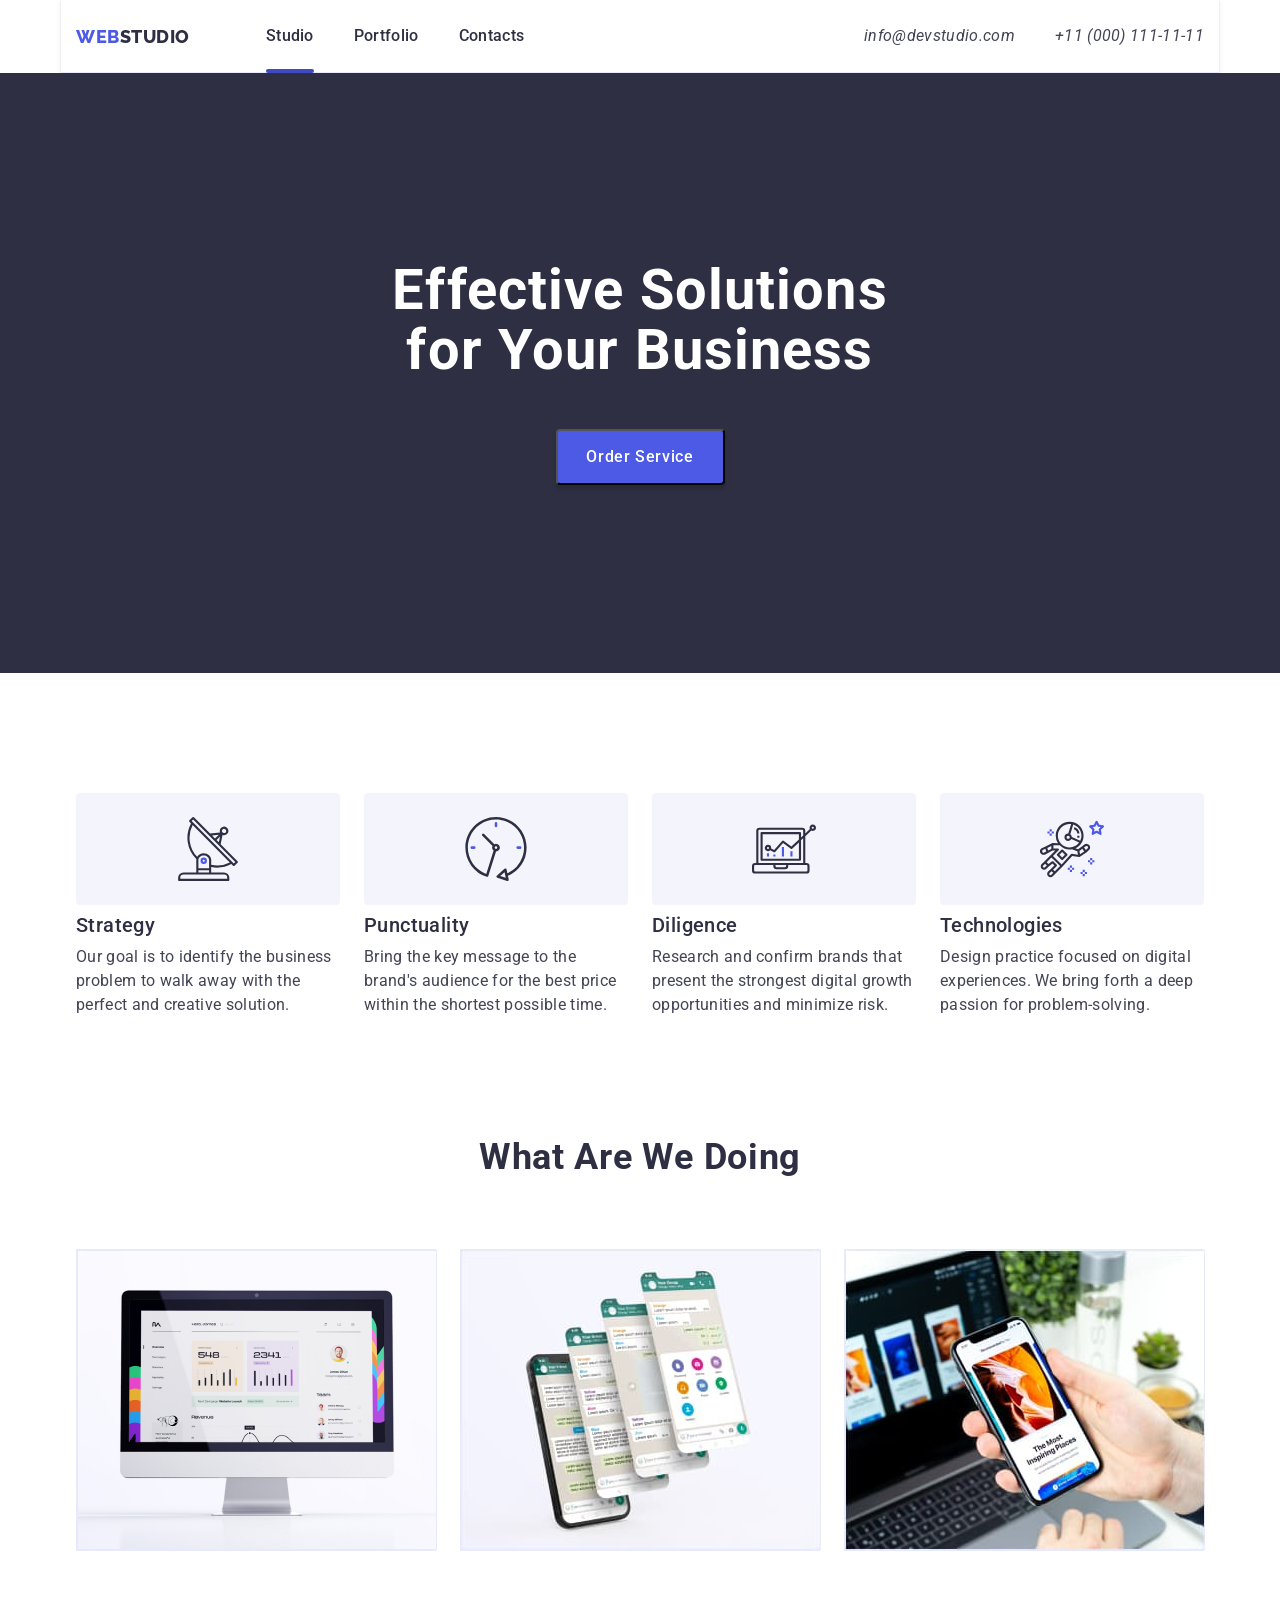
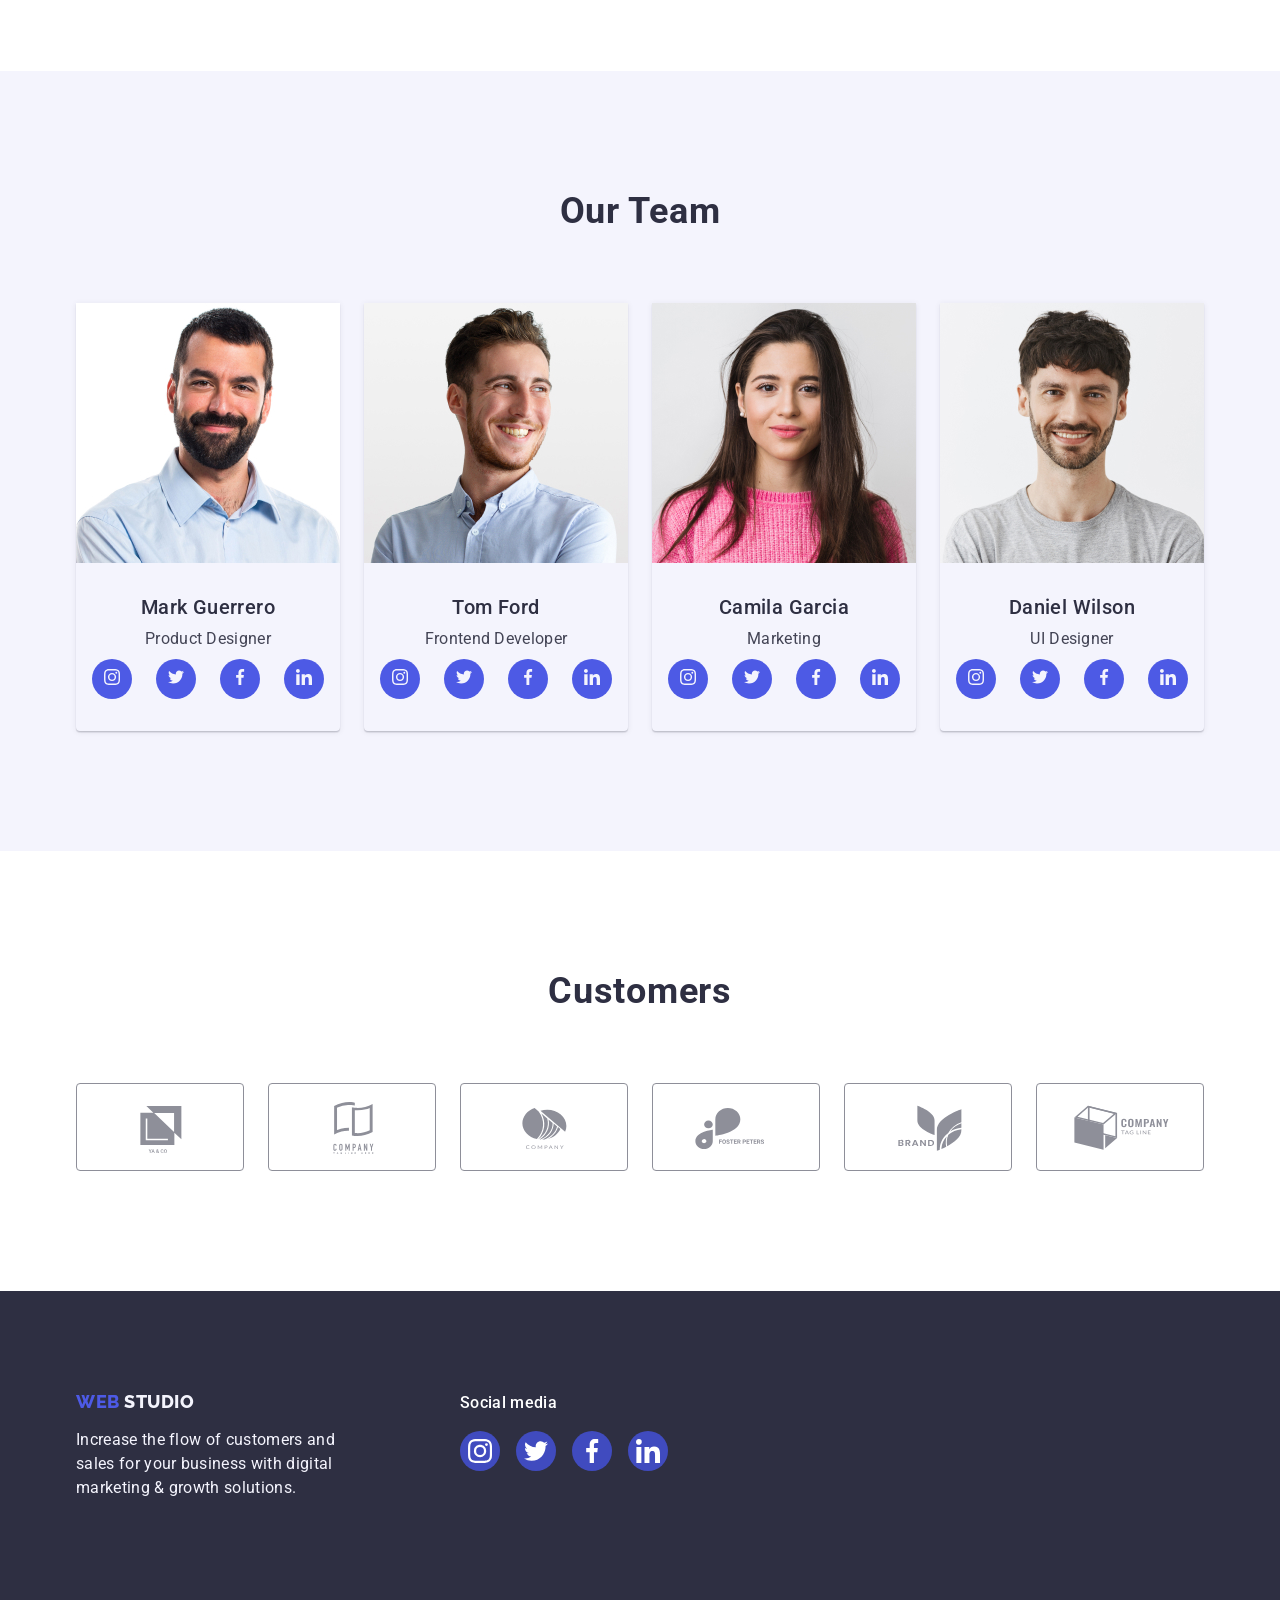
==== index.html @ 30fe1343 "made portfolio not modal window" ====
<!DOCTYPE html>
<html lang="en">

<head>
    <meta charset="UTF-8">
    <meta name="viewport" content="width=device-width, initial-scale=1.0">
    <title>goit-markup-hw-04</title>
    <link rel="preconnect" href="https://fonts.googleapis.com">
    <link rel="preconnect" href="https://fonts.gstatic.com" crossorigin>
    <link
        href="https://fonts.googleapis.com/css2?family=Montserrat:wght@400;700&family=Raleway:wght@800&family=Roboto:wght@400;500;700&display=swap"
        rel="stylesheet">
        <link rel="stylesheet" href="https://cdnjs.cloudflare.com/ajax/libs/modern-normalize/2.0.0/modern-normalize.min.css"
            integrity="sha512-4xo8blKMVCiXpTaLzQSLSw3KFOVPWhm/TRtuPVc4WG6kUgjH6J03IBuG7JZPkcWMxJ5huwaBpOpnwYElP/m6wg=="
            crossorigin="anonymous" referrerpolicy="no-referrer" />

    <link rel="stylesheet" href="./css/style.css">
</head>

<body>

    <header class="header">

       <div class="container header-container">

            <nav class="header-nav">

                <a class="header-logo" href="">Web<span class="header-logo-accent">Studio</span></a>
                
                <ul class="header-list">
        
                   <li class="header-item current">
    
                       <a class="header-link" href="">Studio</a>
                    
                   </li>
    
                   <li class="header-item">
    
                       <a class="header-link" href="./portfolio.html">Portfolio</a>
                    
                   </li>
    
                   <li class="header-item">
    
                       <a class="header-link" href="">Contacts</a>
                    
                   </li>
    
                   </ul>
            </nav>
    
            <address class="header-social">

                <ul class="social-list">

                    <li class="social-item">

                        <a class="social-link" href="mailto:info@devstudio.com">info@devstudio.com</a>

                    </li>

                    <li class="social-item">

                        <a class="social-link" href="tel:+110001111111">+11 (000) 111-11-11</a>

                    </li>
                </ul>
            </address> 
       </div>

    </header>

       <main>

            <section class="hero">

                <div class="container">

                    <div class="hero-title-box">
                        <h1 class="hero-title">Effective Solutions
                            for Your Business</h1>
                    </div>
    
                    <button class="hero-btn" type="data-modal-open">Order Service</button>
                    
                </div>
            </section>
    
            <section class="advantages">

                <div class="container">

                    <ul class="advantages-list">
    
                        <li class="advantages-item">
    
                            <div class="advantages-icon">
                                <svg class="advantages-svg" width="64" height="64">
                                    <use href="./images/icons.svg#icon-antenna" ></use>
                                </svg>
                            </div>
    
                            <h3 class="advantages-title">Strategy</h3>
    
                            <p class="advantages-text">Our goal is to identify the business
                                problem to walk away with the perfect and creative solution.</p>
                        </li>
    
                        <li class="advantages-item">
    
                            <div class="advantages-icon">
                                <svg class="advantages-svg" width="64" height="64">
                                    <use href="./images/icons.svg#icon-clock"></use>
                                </svg>
                            </div>
                            
                            <h3 class="advantages-title">Punctuality</h3>
    
                            <p class="advantages-text">Bring the key message to the brand's audience for the best price within the shortest possible time.</p>
                        </li>
    
                        <li class="advantages-item">
    
                            <div class="advantages-icon">
                                <svg class="advantages-svg" width="64" height="64">
                                    <use href="./images/icons.svg#icon-diagram"></use>
                                </svg>
                            </div>
                            
                            <h3 class="advantages-title">Diligence</h3>
    
                            <p class="advantages-text">Research and confirm brands that present the strongest digital growth opportunities and minimize risk.</p>
                        </li>
    
                        <li class="advantages-item">
    
                            <div class="advantages-icon">
                                <svg class="advantages-svg" width="64" height="64">
                                    <use href="./images/icons.svg#icon-astronaut"></use>
                                </svg>
                            </div>
                            
                            <h3 class="advantages-title">Technologies</h3>
                            <p class="advantages-text">Design practice focused on digital experiences. We bring forth a deep passion for problem-solving.</p>
                        </li>
                    </ul>
                </div>
              
            </section>
    
            <section class="function">

                <div class="container">

                    <h2 class="function-title">What are we doing</h2>
    
                    <ul class="function-list">
    
                        <li class="function-item"><img src="./images/computer.jpg" alt="computer" width="360" height="300"></li>
    
                        <li class="function-item"><img src="./images/smartphone.jpg" alt="smartphone" width="360" height="300"></li>
    
                        <li class="function-item"><img src="./images/laptop.jpg" alt="laptop" width="360" height="300"></li>
                    </ul>
                </div>
                
            </section>

            <section class="team">

                <div class="container">

                    <h2 class="team-title">Our Team</h2>
    
                    <ul class="team-list">
    
                        <li class="team-item">
                            <a class="team-link" href="">
                                <img class="team-img" src="./images/img_mark.jpg" alt="mark" width="264" height="260">
                            </a>
    
                                <div class="team-name-social-box">
    
                                    <h3 class="team-name">Mark Guerrero</h3>
    
                                    <p class="team-major">Product Designer</p>
                                   
                                    <ul class="team-social-list">
    
                                        <li class="team-social-item">
                                            <a class="team-social-link" href="">
    
                                                    <div class="team-social-icon-box">
                                                        <svg class="team-social-icon" width="16" height="16">
                                                            <use href="./images/icons.svg#icon-instagram"></use>
                                                        </svg>
                                                    </div>
                                            </a>
                                        </li>

                                        <li class="team-social-item">
    
                                            <a class="team-social-link" href="">
    
                                                <div class="team-social-icon-box">
                                                    <svg class="team-social-icon" width="16" height="16">
                                                            <use href="./images/icons.svg#icon-twitter"></use>
                                                     </svg>
                                                </div>
                                            </a>
                                        </li>

                                        <li class="team-social-item">
    
                                            <a class="team-social-link" href="">
    
                                                    <div class="team-social-icon-box">
                                                        <svg class="team-social-icon" width="16" height="16">
                                                            <use href="./images/icons.svg#icon-facebook"></use>
                                                        </svg>
                                                    </div>
                                            </a>
                                        </li>

                                        <li class="team-social-item">
    
                                            <a class="team-social-link" href="">

                                                    <div class="team-social-icon-box">
                                                        <svg class="team-social-icon" width="16" height="16">
                                                            <use href="./images/icons.svg#icon-linkedin"></use>
                                                        </svg>
                                                    </div>
                                            </a>
                                        </li>
                                    </ul>
                                </div> 
                        </li>
    
                        <li class="team-item">
                            <a class="team-link" href="">
                                <img src="./images/img_tom.jpg" alt="tom" width="264" height="260">
                            </a>
                                <div class="team-name-social-box">
    
                                    <h3 class="team-name">Tom Ford</h3>
    
                                    <p class="team-major">Frontend Developer</p>
    
                                    <ul class="team-social-list">
    
                                        <li class="team-social-item">
                                            
                                            <a class="team-social-link" href="">

                                               <div class="team-social-icon-box">
                                                    <svg class="team-social-icon" width="16" height="16">
                                                        <use href="./images/icons.svg#icon-instagram"></use>
                                                    </svg>
                                               </div>

                                            </a>
                                        </li>
                                        <li class="team-social-item">
                                            <a class="team-social-link" href="">
                                                <div class="team-social-icon-box">
                                                    <svg class="team-social-icon" width="16" height="16">
                                                        <use href="./images/icons.svg#icon-twitter"></use>
                                                    </svg>
                                               </div>
                                            </a>
                                        </li>
                                        <li class="team-social-item">
                                            <a class="team-social-link" href="">
                                                <div class="team-social-icon-box">
                                                    <svg class="team-social-icon" width="16" height="16">
                                                        <use href="./images/icons.svg#icon-facebook"></use>
                                                    </svg>
                                               </div>
                                            </a>
                                        </li>
                                        <li class="team-social-item">
                                            <a class="team-social-link" href="">
                                                <div class="team-social-icon-box">
                                                    <svg class="team-social-icon" width="16" height="16">
                                                        <use href="./images/icons.svg#icon-linkedin"></use>
                                                    </svg>
                                               </div>
                                            </a>
                                        </li>
                                    </ul>
                                </div>
                        </li>
    
                        <li class="team-item">
                            <a class="team-link" href="">
                                <img src="./images/img_camila.jpg" alt="camila" width="264" height="260">
                            </a>
                                <div class="team-name-social-box">
    
                                    <h3 class="team-name">Camila Garcia</h3>
    
                                    <p class="team-major">Marketing</p>
    
                                    <ul class="team-social-list">
    
                                        <li class="team-social-item">
                                            <a class="team-social-link" href="">

                                                <div class="team-social-icon-box">
                                                    <svg class="team-social-icon" width="16" height="16">
                                                        <use href="./images/icons.svg#icon-instagram"></use>
                                                    </svg>
                                               </div>
                                            </a>
                                        </li>
                                        <li class="team-social-item">
                                            <a class="team-social-link" href="">
                                                <div class="team-social-icon-box">
                                                    <svg class="team-social-icon" width="16" height="16">
                                                        <use href="./images/icons.svg#icon-twitter"></use>
                                                    </svg>
                                               </div>
                                            </a>
                                        </li>
                                        <li class="team-social-item">
                                            <a class="team-social-link" href="">
                                                <div class="team-social-icon-box">
                                                    <svg class="team-social-icon" width="16" height="16">
                                                        <use href="./images/icons.svg#icon-facebook"></use>
                                                    </svg>
                                               </div>
                                            </a>
                                        </li>
                                        <li class="team-social-item">
                                            <a class="team-social-link" href="">
                                                <div class="team-social-icon-box">
                                                    <svg class="team-social-icon" width="16" height="16">
                                                        <use href="./images/icons.svg#icon-linkedin"></use>
                                                    </svg>
                                               </div>
                                            </a>
                                        </li>
                                    </ul>
                                </div>
                        </li>
    
                        <li class="team-item">
                            <a class="team-link" href="">
                                <img src="./images/img_daniel.jpg" alt="daniel" width="264" height="260">
                            </a>
                                <div class="team-name-social-box">
    
                                    <h3 class="team-name">Daniel Wilson</h3>
    
                                    <p class="team-major">UI Designer</p>
    
                                    <ul class="team-social-list">
    
                                        <li class="team-social-item">
                                            <a class="team-social-link" href="">
                                                <div class="team-social-icon-box">
                                                    <svg class="team-social-icon" width="16" height="16">
                                                        <use href="./images/icons.svg#icon-instagram"></use>
                                                    </svg>
                                               </div>
                                            </a>
                                        </li>
                                        <li class="team-social-item">
                                            <a class="team-social-link" href="">
                                                <div class="team-social-icon-box">
                                                    <svg class="team-social-icon" width="16" height="16">
                                                        <use href="./images/icons.svg#icon-twitter"></use>
                                                    </svg>
                                               </div>
                                            </a>
                                        </li>
                                        <li class="team-social-item">
                                            <a class="team-social-link" href="">
                                                <div class="team-social-icon-box">
                                                    <svg class="team-social-icon" width="16" height="16">
                                                        <use href="./images/icons.svg#icon-facebook"></use>
                                                    </svg>
                                               </div>
                                            </a>
                                        </li>
                                        <li class="team-social-item">
                                            <a class="team-social-link" href="">
                                                <div class="team-social-icon-box">
                                                    <svg class="team-social-icon" width="16" height="16">
                                                        <use href="./images/icons.svg#icon-linkedin"></use>
                                                    </svg>
                                               </div>
                                            </a>
                                        </li>
                                    </ul>
                                </div>
                            
                        </li>
    
                    </ul>
                </div>

            </section>

            <section class="customers">

                <div class="container">
                    <h2 class="customers-title">Customers</h2>
    
                        <ul class="customers-list">
    
                            <li class="customers-item">
    
                                <a class="customers-link" href="">
                                    
                                    <svg class="customers-icon" width="104" height="56">
                                        <use href="./images/icons.svg#icon-customers"></use>
                                    </svg>
                                </a>
                            </li>
    
                            <li class="customers-item">

                                <a class="customers-link" href="">

                                    <svg class="customers-icon" width="104" height="56">
                                        <use href="./images/icons.svg#icon-customers-1"></use>
                                    </svg>
                                </a>
                            </li>
    
                            <li class="customers-item">

                                <a class="customers-link" href="">

                                    <svg class="customers-icon" width="104" height="56">
                                        <use href="./images/icons.svg#icon-customers-2"></use>
                                    </svg>
                                </a>
                            </li>
    
                            <li class="customers-item">

                                <a class="customers-link" href="">

                                    <svg class="customers-icon" width="104" height="56">
                                         <use href="./images/icons.svg#icon-customers-3"></use>
                                    </svg>
                                </a>
                            </li>
    
                            <li class="customers-item">
                                <a class="customers-link" href="">
                                    <svg class="customers-icon" width="104" height="56">
                                        <use href="./images/icons.svg#icon-customers-4"></use>
                                    </svg>
                                </a>
                            </li>
    
                            <li class="customers-item">
                                <a class="customers-link" href="">
                                    <svg class="customers-icon" width="104" height="56">
                                        <use href="./images/icons.svg#icon-customers-5"></use>
                                    </svg>
                                </a>
                            </li>
                        </ul>
                </div>
                
            </section>
       </main>

    <footer class="footer">

        <div class="container footer-container">

            <div class="footer-logo-box">
                
                <a class="footer-logo" href="">Web
                    <span class="footer-logo-accent">Studio</span></a>
        
                <p class="footer-text">Increase the flow of customers and sales for your business with digital marketing & growth solutions.</p>
            </div>
    
            <div class="footer-social-box">
                <h2 class="footer-title">Social media</h2>
        
                <ul class="footer-list">
        
                    <li class="footer-item">
                        <a class="footer-link" href="">
                            <svg class="footer-icon" width="24" height="24">
                                <use href="./images/icons.svg#icon-instagram"></use>
                            </svg>
                        </a>
                    </li>
                    <li class="footer-item">
                        <a class="footer-link" href="">
                            <svg class="footer-icon" width="24" height="24">
                                <use href="./images/icons.svg#icon-twitter"></use>
                            </svg>
                        </a>
                    </li>
                    <li class="footer-item">
                        <a class="footer-link" href="">
                            <svg class="footer-icon" width="24" height="24">
                                <use href="./images/icons.svg#icon-facebook"></use>
                            </svg>
                        </a>
                    </li>
                    <li class="footer-item">
                        <a class="footer-link" href="">
                            <svg class="footer-icon" width="24" height="24">
                                <use href="./images/icons.svg#icon-linkedin"></use>
                            </svg>
                        </a>
                    </li>
                </ul>
            </div>
        </div>
    </footer>
</body>

</html>
---- css/style.css ----
:root{
---hover-icon_color: #404bbf

}

body{
    font-family: Roboto, sans-serif;
    color: #434455;
    background-color: #ffffff;
}

.container{
max-width: 1158px;
padding-left: 15px;
padding-right: 15px;
margin: 0 auto;
}

a {
    text-decoration: none;
}

p,h1,h2,h3,h4,h5,h6{
    margin-top: 0;
    margin-bottom: 0;
}

ul,ol{
    list-style-type: none;
    margin-top: 0;
    margin-bottom: 0;
    padding-left: 0;
}
img{
    display: block;
}


/**------HEADER------------*/

.header-container {
    display: flex;
    align-items: center;
    border-bottom: 1px solid #e7e9fc;
    box-shadow: 0 1px 6px 0 rgba(46, 47, 66, 0.08), 0 1px 1px 0 rgba(46, 47, 66, 0.16), 0 2px 1px 0 rgba(46, 47, 66, 0.08);
}

.header-nav {
    display: flex;
    align-items: center;
}

.header-list {
    display: flex;
    gap: 40px;
}

.header-logo {
    font-family: "Raleway", sans-serif;
    font-weight: 800;
    font-size: 18px;
    line-height: 1.16667;
    letter-spacing: 0.03em;
    text-transform: uppercase;
    color: #4d5ae5; 
    margin-right: 76px;
}

.header-logo-accent {
    color: #2e2f42  ;      
}

.header-item {
    padding: 24px 0 24px 0;
    position: relative;
}

.header-item.current::after {
    content: "";
    border-radius: 2px;
    width: 48px;
    height: 4px;
    background-color: var(---hover-icon_color); 
    position: absolute;
    left: 0;
    bottom: -1px;
}

.header-link {
    font-weight: 500;
    font-size: 16px;
    line-height: 1.5;
    letter-spacing: 0.02em;
    color: #2e2f42; 
    transition-property: color;  
    transition-duration: 250ms; 
    transition-timing-function: cubic-bezier(0.4, 0, 0.2, 1);
}

.header-link:is(:hover, :focus), 
.social-link:is(:hover, :focus) {
    color: var(---hover-icon_color);
}

.header-social {
    margin-left: auto;
}

.social-list {
    display: flex;
    gap: 40px;
}

.social-link {
    font-weight: 400;
    font-size: 16px;
    line-height: 1.5;
    letter-spacing: 0.02em;
    color: #434455;
    transition-property: color;  
    transition-duration: 250ms; 
    transition-timing-function: cubic-bezier(0.4, 0, 0.2, 1);
}

/**------HERO------------*/

.hero {
    max-width: 1440px;
    margin: 0 auto;
    padding: 188px 0 188px 0;
    background-color: #2e2f42;
    background-image: linear-gradient(rgba(46, 47, 66, 0.7), rgba(46, 47, 66, 0.7)), url(../images/people-office.jpg);
    background-repeat: no-repeat;
    background-position: center;
    background-size: cover;
}

.hero-title-box {
    margin-bottom: 48px;
    
}

.hero-title {
    max-width: 496px;
    font-weight: 700;
    font-size: 56px;
    line-height: 1.07;
    letter-spacing: 0.02em;
    text-align: center;
    color: #fff; 
    margin: 0 auto;
    
}

.hero-btn {
    display: block;
    font-weight: 500;
    font-size: 16px;
    line-height: 1.5;
    letter-spacing: 0.04em;
    color: #fff;  
    border-radius: 4px;
    width: 169px;
    height: 56px; 
    box-shadow: 0 4px 4px 0 rgba(0, 0, 0, 0.15);
    background-color: #4d5ae5; 
    cursor: pointer; 
    margin: 0 auto; 
    transition-property:  background-color; 
    transition-duration: 250ms; 
    transition-timing-function:     cubic-bezier(0.4, 0, 0.2, 1); 
}

.hero-btn:is(:hover, :focus) {
    background-color: var(---hover-icon_color);
}

/**------ADVANTAGES------------*/

.advantages {
    padding: 120px 0 120px 0;
}

.advantages-list {
    display: flex;
    align-items: center;
    justify-content: center;
    gap: 24px;
}

.advantages-icon {
    display: flex;
    align-items: center;
    justify-content: center;
    border-radius: 4px;
    width: 264px;
    height: 112px;
    background-color: #f4f4fd;
    margin-bottom: 8px;    
}

.advantages-title {
    font-weight: 500;
    font-size: 20px;
    line-height: 1.2;
    letter-spacing: 0.02em;
    color: #2e2f42; 
    margin-bottom: 8px;   
}

.advantages-text {
    max-width: 264px;
    font-size: 16px;
    line-height: 1.5;
    letter-spacing: 0.02em;
    color: #434455;    
}

/**------FUNCTION------------*/

.function {
    padding-bottom: 120px;
}

.function-title {
    font-weight: 700;
    font-size: 36px;
    line-height: 1.11111;
    letter-spacing: 0.02em;
    text-transform: capitalize;
    text-align: center;
    color: #2e2f42;  
    margin-bottom: 72px;  
}

.function-list {
    display: flex;
    gap: 24px;
}

.function-item {
    width: calc( (100% - 48px) /3 );
    border: 1px solid #e7e9fc;
}

/**------TEAM------------*/

.team {
    background-color:  #f4f4fd;
    padding: 120px 0 120px 0;
}

.team-list {
    display: flex;
    gap: 24px;
}

.team-item {
    width: calc( (100% - 72px) / 4 );
    border-radius: 0 0 4px 4px;
    box-shadow: 0 2px 1px 0 rgba(46, 47, 66, 0.08), 0 1px 1px 0 rgba(46, 47, 66, 0.16), 0 1px 6px 0 rgba(46, 47, 66, 0.08);        
}

.team-name-social-box {
    padding: 32px 0;
}

.team-title {
    font-weight: 700;
    font-size: 36px;
    line-height: 1.11111;
    letter-spacing: 0.02em;
    text-transform: capitalize;
    text-align: center;
    color: #2e2f42;  
    margin-bottom: 72px;  
}

.team-name {
    font-weight: 500;
    font-size: 20px;
    line-height: 1.2;
    letter-spacing: 0.02em;
    text-align: center;
    color: #2e2f42; 
    margin-bottom: 8px;   
}

.team-major {
    font-size: 16px;
    line-height: 1.5;
    letter-spacing: 0.02em;
    text-align: center;
    color: #434455;
    margin-bottom: 8px;
}

.team-social-list {
    display: flex;
    gap: 24px;
    justify-content: center;
}

.team-social-item {
    width: 40px;
    height: 40px;
}

.team-social-link {
    width: 100%;
    height: 100%;
    background-color: #4d5ae5;
    display: flex;
    justify-content: center;align-items: center;
    border: none;
    border-radius: 50%;    
    transition-property: background-color;
    transition-duration: 250ms;
    transition-timing-function: cubic-bezier(0.4, 0, 0.2, 1);
    color: #f4f4fd;
}

.team-social-icon {
    fill: currentColor;    
}

.team-social-link:is(:hover, :focus) {
     background-color: #31D0AA;
}


/**----CUSTOMERS----*/

.customers {
    padding: 120px 0 120px 0;
}

.customers-title {
    font-weight: 700;
    font-size: 36px;
    line-height: 1.11111;
    letter-spacing: 0.02em;
    text-transform: capitalize;
    text-align: center;
    color: #2e2f42;   
    margin-bottom: 72px; 
}

.customers-list {
    display: flex;
    align-items: center;
    gap: 24px;
}

.customers-item {
    width: calc( (100% - 24*5px) / 6 );
    height: 88px;
}

.customers-link {
    width: 100%;
    height: 100%;
    border: 1px solid #8e8f99;
    border-radius: 4px;
    display: flex;
    justify-content: center;
    align-items: center;
    color: #8E8F99;
    transition-property: color, border-color;
    transition-duration: 250ms;
    transition-timing-function: cubic-bezier(0.4, 0, 0.2, 1);
}

.customers-icon {
    fill: currentColor;
}

.customers-link:is(:hover, :focus) {
    border-color: var(---hover-icon_color);
    color: var(---hover-icon_color);
}

/**----FOOTER-INDEX----*/

.footer {
    background-color:  #2e2f42;
    padding: 100px 0 100px 0;
}

.footer-container {
    display: flex;
    align-items: baseline;
}

.footer-logo-box {
    margin-right: 120px;
}

.footer-logo {
    display: inline-block;
    font-family: "Raleway", sans-serif;
    font-weight: 800;
    font-size: 18px;
    line-height: 1.16667;
    letter-spacing: 0.03em;
    text-transform: uppercase;
    color: #4d5ae5;
    margin-bottom: 16px;
}

.footer-logo-accent {
    color: #f4f4fd;
}

.footer-text {
    max-width: 264px;
    font-size: 16px;
    line-height: 1.5;
    letter-spacing: 0.02em;
    color: #f4f4fd;
}

.footer-title {
    font-weight: 500;
    font-size: 16px;
    line-height: 1.5;
    letter-spacing: 0.02em;
    color: #fff;  
    margin-bottom: 16px;  
}

.footer-list {
    display: flex;
    gap: 16px;
}

.footer-item {
    height: 40px;
    width: 40px;
}

.footer-link {
    width: 100%;
    height: 100%;
    background-color: var(---hover-icon_color);
    display: flex;
    align-items: center;
    justify-content: center;
    border-radius: 50%;
    color: white;
    transition-property: background-color;
    transition-duration: 250ms;
    transition-timing-function: cubic-bezier(0.4, 0, 0.2, 1);

}

.footer-icon {
    fill: currentColor;
}

.footer-link:is(:hover, :focus) {
    background-color: #31d0aa;
}



/*-----PORTFOLIO-HEAD-----*/

.head-container {
    display: flex;
    align-items: center;
    border-bottom: 1px solid #e7e9fc;
    box-shadow: 0 1px 6px 0 rgba(46, 47, 66, 0.08), 0 1px 1px 0 rgba(46, 47, 66, 0.16), 0 2px 1px 0 rgba(46, 47, 66, 0.08);
background: #fff;
}

.head-nav {
    display: flex;
    align-items: center;
}

.head-logo {
    font-family: "Raleway", sans-serif;
    font-weight: 800;
    font-size: 18px;
    line-height: 1.16667;
    letter-spacing: 0.03em;
    text-transform: uppercase;
    color: #4d5ae5;  
    margin-right: 76px;  
}

.head-logo-accent {
    color: #2e2f42;    
}

.head-nav {
    display: flex;
    align-items: center;
}

.head-list {
    display: flex;
    gap: 40px;
}

.head-item {
    padding: 24px 0 24px;
    position: relative;
}

.current::after {
    content: "";
    position: absolute;
    width: 100%;
    border-radius: 2px;
    width: 66px;
    height: 4px;
    background-color: var(---hover-icon_color);
    left: 0;
    bottom: -1px;
}

.head-link {
    font-weight: 500;
    font-size: 16px;
    line-height: 1.5;
    letter-spacing: 0.02em;
    color: #2e2f42;
    transition-property: color;
    transition-duration: 250ms;
    transition-timing-function: cubic-bezier(0.4, 0, 0.2, 1);    
}

.head-link:is(:hover, :focus) {
    color: var(---hover-icon_color);
}

.head-social {
    margin-left: auto;
}

.head-social-list {
    display: flex;
    gap: 40px;
}

.head-social-link {
    font-weight: 400;
    font-size: 16px;
    line-height: 1.5;
    letter-spacing: 0.02em;
    color: #434455;
    transition-property: color;
    transition-duration: 250ms;
    transition-timing-function: cubic-bezier(0.4, 0, 0.2, 1);
}

.head-social-link:is(:hover, :focus) {
    color: var(---hover-icon_color);    
}

/**-----PORTFOLIO-SECTION------*/

.portfolio {
    padding: 96px 0 120px;
}


.visually-hidden {
    position: absolute;
    width: 1px;
    height: 1px;
    margin: -1px;
    border: 0;
    padding: 0;
    white-space: nowrap;
    clip-path: inset(100%);
    clip: rect(0 0 0 0);
    overflow: hidden;
}

.portfolio-btn-list {
    display: flex;
    justify-content: center;
    gap: 24px;
}

.portfolio-btn {
    display: block;
    font-weight: 500;
    font-size: 16px;
    line-height: 1.5;
    letter-spacing: 0.04em;
    text-align: center;
    color: #4d5ae5; 
    border: 1px solid #e7e9fc;
    border-radius: 4px;
    padding: 12px 24px; 
    margin-bottom: 72px;  
    cursor: pointer; 
    transition-property: color, box-shadow;
    transition-duration: 250ms;
    transition-timing-function: cubic-bezier(0.4, 0, 0.2, 1);   
}

.portfolio-btn:is(:hover, :focus) {
    color: var(---hover-icon_color);
    box-shadow: 0px 3px 1px rgba(0, 0, 0, 0.1), 0px 2px 1px rgba(0, 0, 0, 0.08), 0px 2px 2px rgba(0, 0, 0, 0.12);

}

.portfolio-app-list {
    display: flex;
    flex-wrap: wrap;
    column-gap: 24px;
    row-gap: 48px;
}

.portfolio-app-item {
    width: calc( (100% - 48px) /3 );
}

.portfolio-app-link {
    display: block;
    transition: box-shadow 250ms cubic-bezier(0.4, 0, 0.2, 1); 
}

.portfolio-app-link:hover {
    box-shadow: 0 2px 1px 0 rgba(46, 47, 66, 0.08), 0 1px 1px 0 rgba(46, 47, 66, 0.16), 0 1px 6px 0 rgba(46, 47, 66, 0.08);    
}

.portfolio-app-cover {
    display: block;
    position: relative; 
    overflow: hidden; 
    
}

.portfolio-app-cover-text {
    font-size: 16px;
    line-height: 1.5;
    letter-spacing: 0.02em;
    color: #f4f4fd;
    background-color:  #4d5ae5;
    position: absolute;
    height: 100%;
    width: 100%;
    top: 0;
    padding: 40px 32px;
    transform: translateY(100%);
    transition: transform 250ms cubic-bezier(0.4, 0, 0.2, 1);
}

.portfolio-app-cover:hover .portfolio-app-cover-text {
    transform: translateY(0);
}

.portfolio-app-name {
    padding: 32px 16px;
}

.portfolio-app-name-title {
    font-weight: 500;
    font-size: 20px;
    line-height: 1.2;
    letter-spacing: 0.02em;
    color: #2e2f42;
    margin-bottom: 8px;
}

.portfolio-app-name-text {
    font-size: 16px;
    line-height: 1.5;
    letter-spacing: 0.02em;
    color: #434455;
}

/**------PORTFOLIO-FOOTER-----*/

.portfolio-footer {
    background-color: #2e2f42;
    padding: 100px 0 100px;
}

.portfolio-footer-containar {
    display: flex;
    align-items: baseline;
}

.portfolio-footer-logo-box {
    margin-right: 120px;
}

.portfolio-footer-logo {
    display: block;
    font-family: "Raleway", sans-serif;
    font-weight: 800;
    font-size: 18px;
    line-height: 1.16667;
    letter-spacing: 0.03em;
    text-transform: uppercase;
    color: #4d5ae5; 
    margin-bottom: 16px;  
    color: #f4f4fd; 
}

.footer-logo-accent {
    fill: currentColor;
}

.portfolio-footer-text {
    max-width: 264px;
    font-size: 16px;
    line-height: 1.5;
    letter-spacing: 0.02em;
    color: #f4f4fd;
}

.portfolio-footer-title {
    font-weight: 500;
    font-size: 16px;
    line-height: 1.5;
    letter-spacing: 0.02em;
    color: #fff;
    margin-bottom: 16px;
}

.portfolio-footer-list {
    display: flex;
    gap: 16px;
}

.portfolio-footer-link {
    width: 40px;
    height: 40px;
    background-color: var(---hover-icon_color);
    border-radius: 50%;
    display: flex;
    justify-content: center;
    align-items: center;
    transition-property: backgroud-color;
    transition-duration: 250ms;
    transition-timing-function: cubic-bezier(0.4, 0, 0.2, 1);
}

.portfolio-footer-icon {
    fill: #ffffff;
}

.portfolio-footer-link:is(:hover, :focus) {
    background-color: #31D0AA;
}
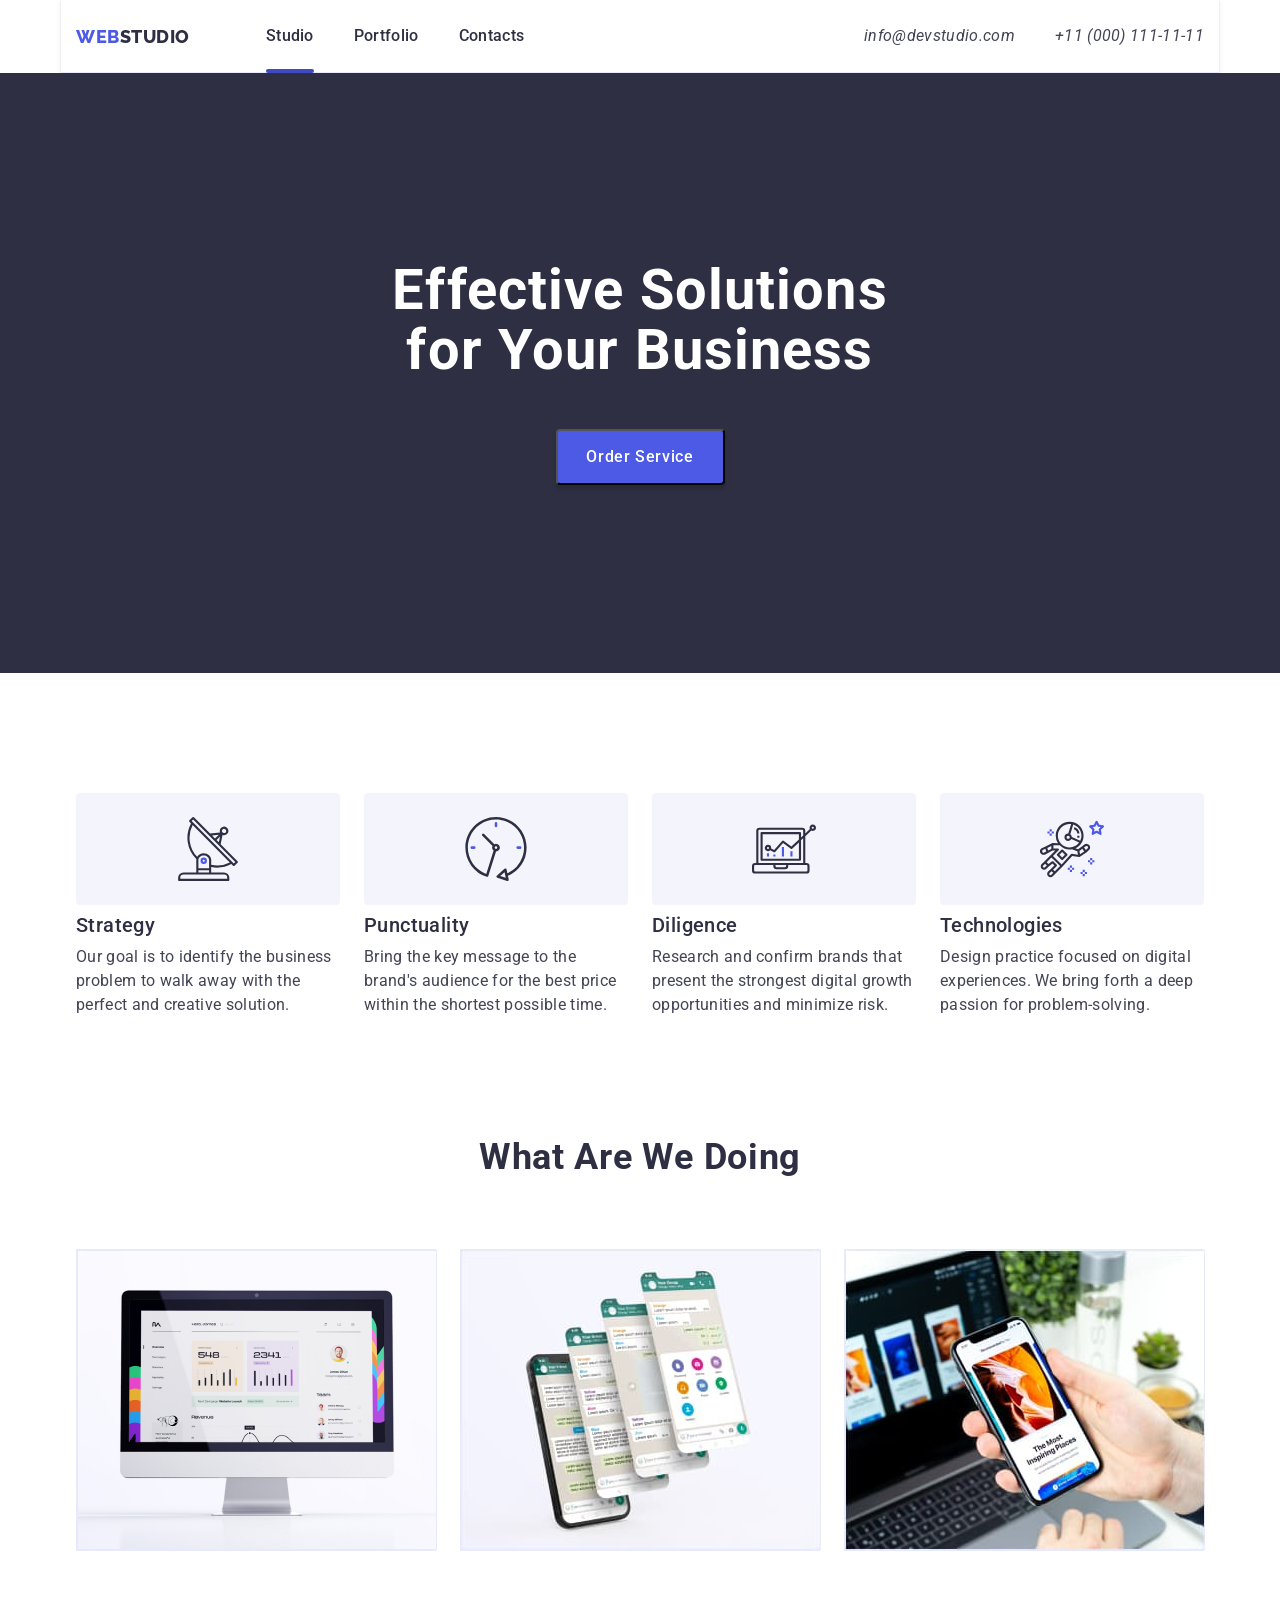
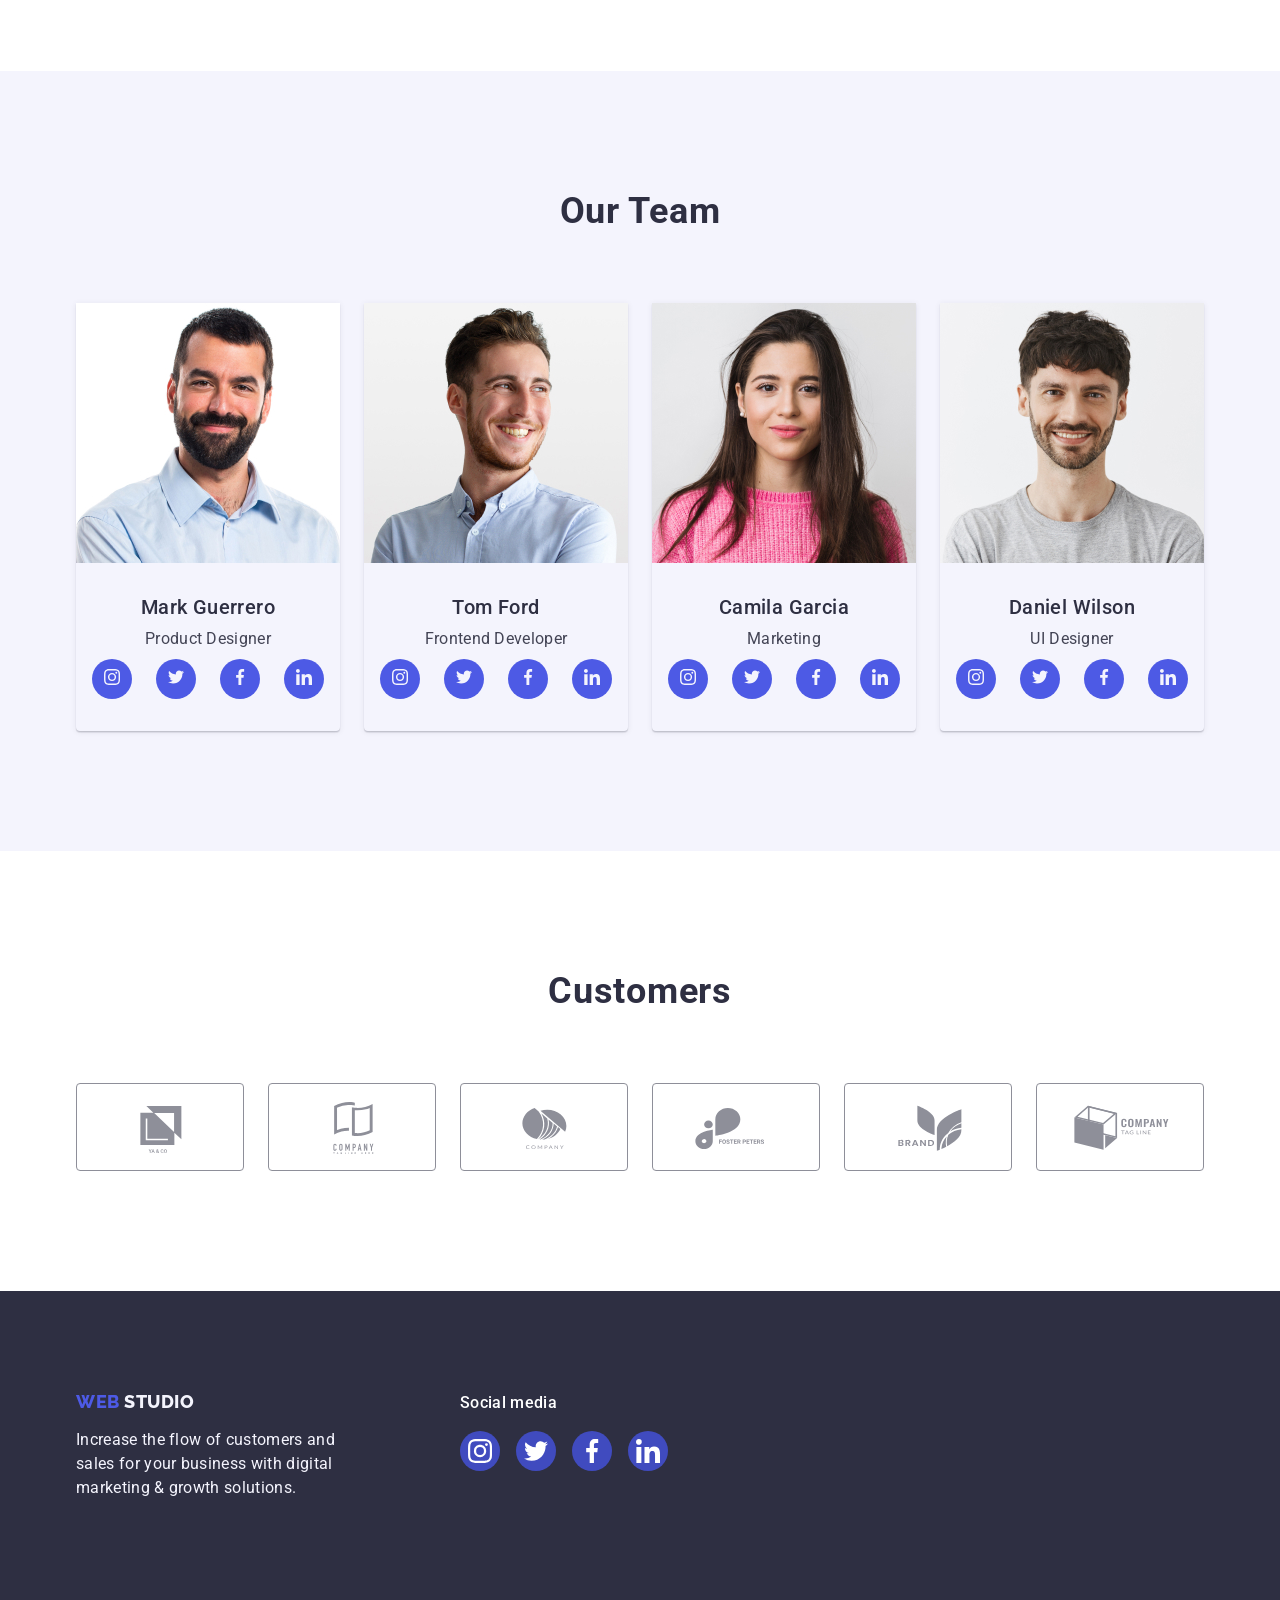
==== commit c53f2125: "made modal" ====
--- a/index.html
+++ b/index.html
@@ -82,7 +82,7 @@
                             for Your Business</h1>
                     </div>
     
-                    <button class="hero-btn" type="data-modal-open">Order Service</button>
+                    <button class="hero-btn" data-modal-open>Order Service</button>
                     
                 </div>
             </section>
@@ -521,6 +521,21 @@
             </div>
         </div>
     </footer>
+
+    <div class="backdrop is-hidden" data-modal>
+
+        <div class="modal">
+
+            <button class="modal-btn-close" type="button" data-modal-close>
+
+                <svg class="modal-icon" width="8" height="8">
+                    <use href="./images/icons.svg#icon-close"></use>
+                </svg>
+            </button>
+        </div>
+    </div>
+
+    <script src="./js/modal.js"></script>
 </body>
 
 </html>
--- a/css/style.css
+++ b/css/style.css
@@ -624,6 +624,8 @@
 .portfolio-app-link {
     display: block;
     transition: box-shadow 250ms cubic-bezier(0.4, 0, 0.2, 1); 
+    border: 1px solid #e7e9fc;
+    border-top: 0;
 }
 
 .portfolio-app-link:hover {
@@ -753,19 +755,79 @@
 }
 
 
-
-
-
-
-
-
-
+/**------MODAL-WINDOW-----*/
+
+.backdrop {
+    position: fixed;
+    top: 0;
+    left: 0;
+    background-color: rgba(46, 47, 66, 0.4);
+    width: 100%;
+    height: 100%;
+    transition: opacity 250ms cubic-bezier(0.4, 0, 0.2, 1), visibility 250ms cubic-bezier(0.4, 0, 0.2, 1); 
+}
+
+.is-hidden {
+    visibility: hidden;
+    opacity: 0;
+    pointer-events: none;
+}
+
+.modal {
+    border-radius: 4px;
+    width: 408px;
+    min-height: 584px;
+    box-shadow: 0 2px 1px 0 rgba(0, 0, 0, 0.2), 0 1px 3px 0 rgba(0, 0, 0, 0.12), 0 1px 1px 0 rgba(0, 0, 0, 0.14);
+    background-color: #fcfcfc;
+    position: absolute;
+    top: 50%;
+    left: 50%;
+    transform: translate(-50%, -50%);
+    transition: transform 250ms cubic-bezier(0.4, 0, 0.2, 1);
+}
+
+.modal-btn-close {
+    position: absolute;
+    top: 24px;
+    right: 24px;
+    display: flex;
+    align-items: center;
+    justify-content: center;
+    width: 24px;
+    height: 24px;
+    border-radius: 50%;
+    background-color: #e7e9fc;
+    border: 1px solid rgba(0, 0, 0, 0.1);
+    transition: background-color 250ms cubic-bezier(0.4, 0, 0.2, 1), border 250ms cubic-bezier(0.4, 0, 0.2, 1); 
     
-
-
-
-
-
-
-
-
+}
+
+.modal-btn-close:is(:hover, :focus) {
+    background-color: var(---hover-icon_color);
+    border: none;
+}
+
+.modal-icon {
+    transition: fill 250ms cubic-bezier(0.4, 0, 0.2, 1);
+
+}
+
+.modal-icon:is(:hover, :focus) {
+     fill: white;
+}
+
+
+
+
+
+
+
+    
+
+
+
+
+
+
+
+
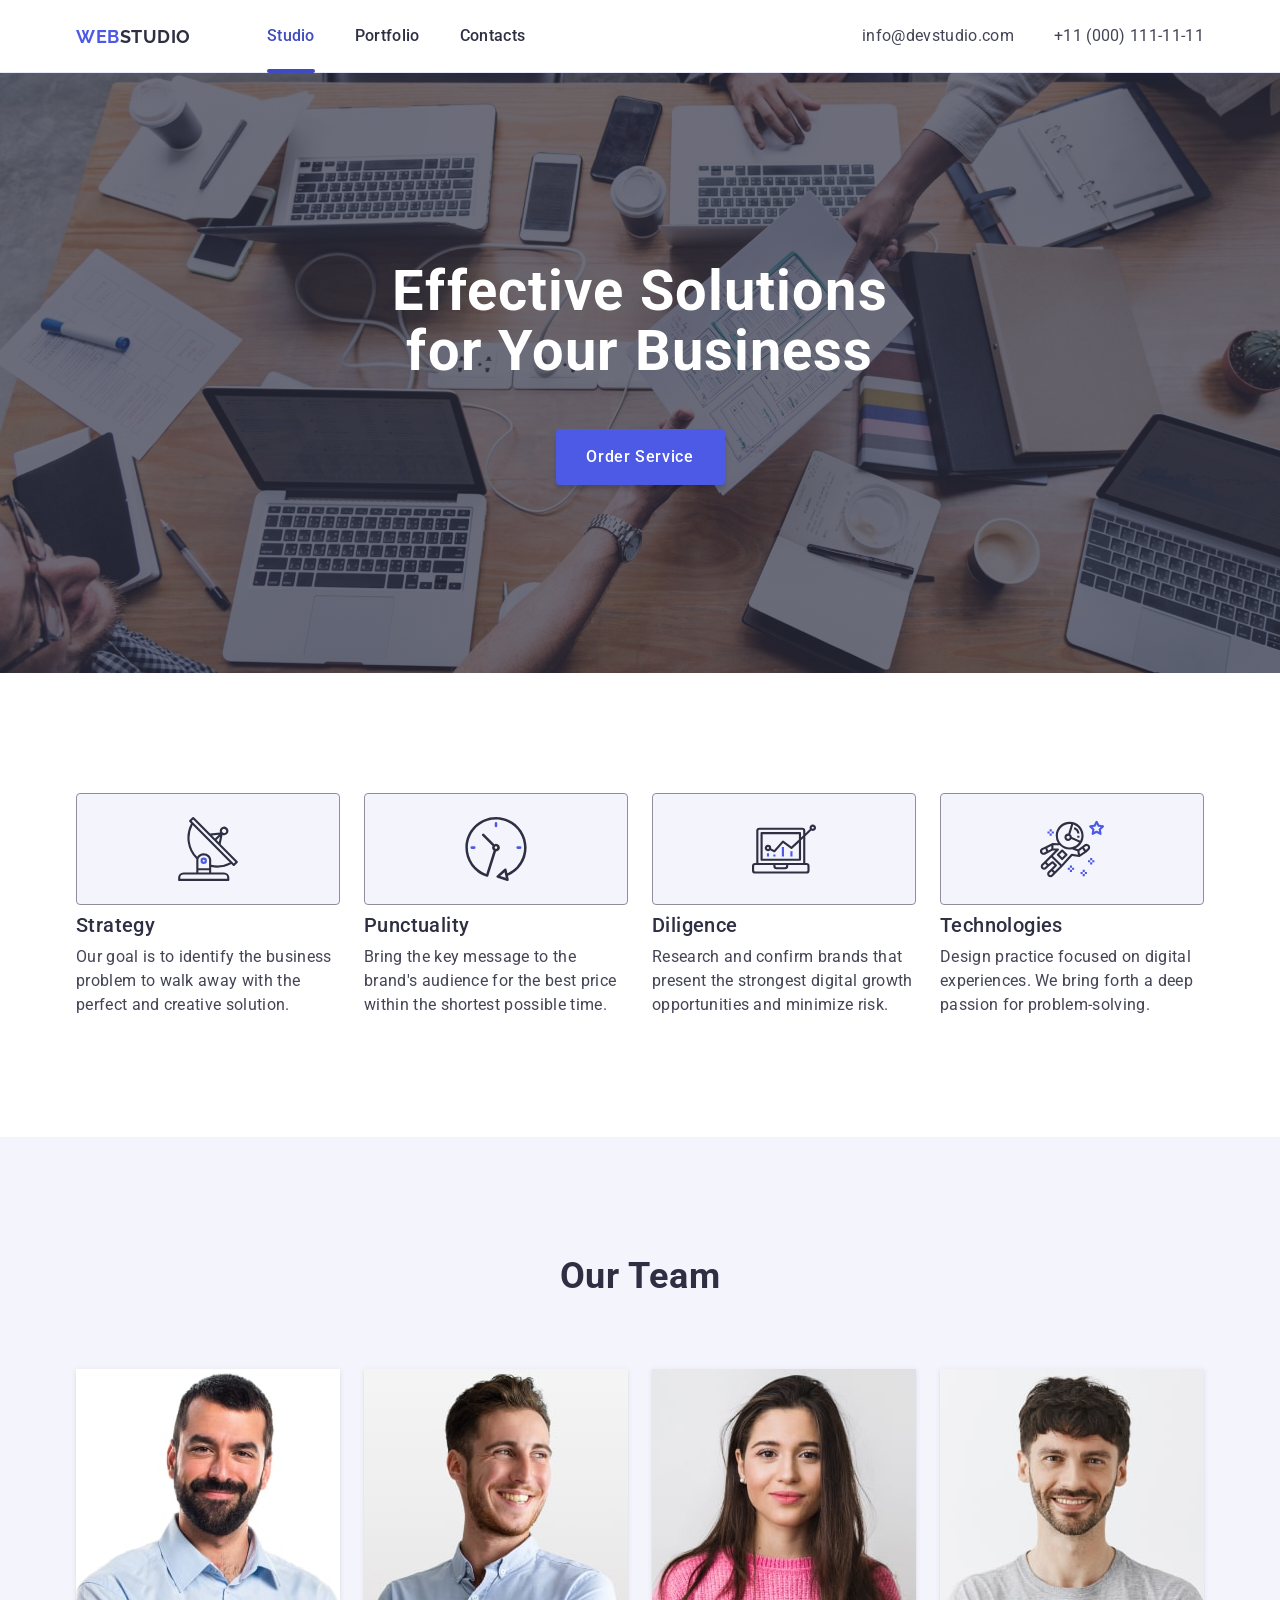
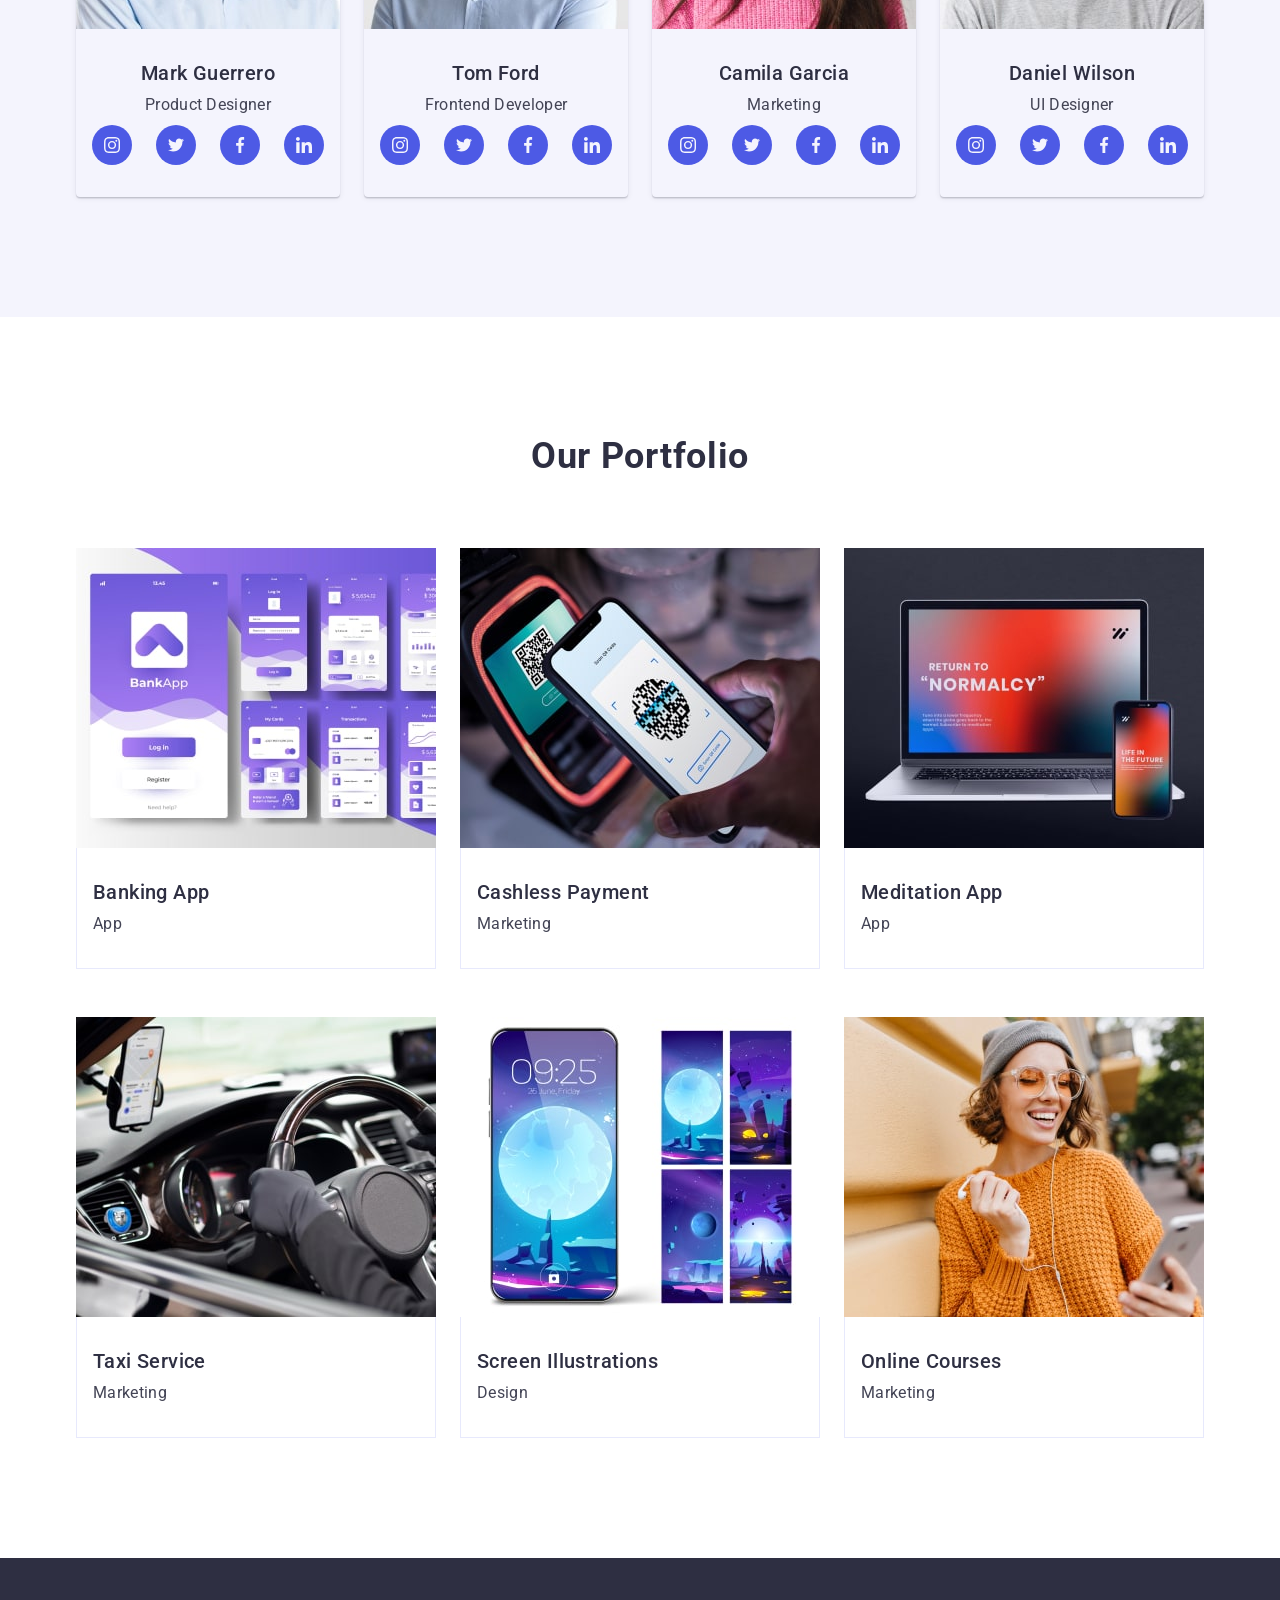
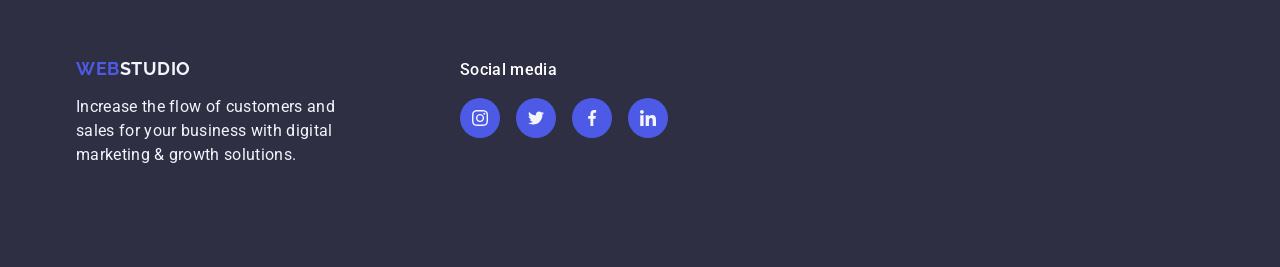
==== commit 2f4a24b1: "fix" ====
--- a/index.html
+++ b/index.html
@@ -1,541 +1,501 @@
 <!DOCTYPE html>
 <html lang="en">
-
-<head>
-    <meta charset="UTF-8">
-    <meta name="viewport" content="width=device-width, initial-scale=1.0">
+  <head>
+    <meta charset="UTF-8" />
+    <meta name="viewport" content="width=device-width, initial-scale=1.0" />
     <title>goit-markup-hw-04</title>
-    <link rel="preconnect" href="https://fonts.googleapis.com">
-    <link rel="preconnect" href="https://fonts.gstatic.com" crossorigin>
+    <link rel="preconnect" href="https://fonts.googleapis.com" />
+    <link rel="preconnect" href="https://fonts.gstatic.com" crossorigin />
     <link
-        href="https://fonts.googleapis.com/css2?family=Montserrat:wght@400;700&family=Raleway:wght@800&family=Roboto:wght@400;500;700&display=swap"
-        rel="stylesheet">
-        <link rel="stylesheet" href="https://cdnjs.cloudflare.com/ajax/libs/modern-normalize/2.0.0/modern-normalize.min.css"
-            integrity="sha512-4xo8blKMVCiXpTaLzQSLSw3KFOVPWhm/TRtuPVc4WG6kUgjH6J03IBuG7JZPkcWMxJ5huwaBpOpnwYElP/m6wg=="
-            crossorigin="anonymous" referrerpolicy="no-referrer" />
-
-    <link rel="stylesheet" href="./css/style.css">
-</head>
-
-<body>
-
+      href="https://fonts.googleapis.com/css2?family=Raleway:wght@700&family=Roboto:wght@400;500;700&display=swap"
+      rel="stylesheet"
+    />
+    <link
+      rel="stylesheet"
+      href="https://cdnjs.cloudflare.com/ajax/libs/modern-normalize/2.0.0/modern-normalize.min.css"
+      integrity="sha512-4xo8blKMVCiXpTaLzQSLSw3KFOVPWhm/TRtuPVc4WG6kUgjH6J03IBuG7JZPkcWMxJ5huwaBpOpnwYElP/m6wg=="
+      crossorigin="anonymous"
+      referrerpolicy="no-referrer"
+    />
+    <link rel="stylesheet" href="./css/style.css" />
+  </head>
+  <body>
     <header class="header">
-
-       <div class="container header-container">
-
-            <nav class="header-nav">
-
-                <a class="header-logo" href="">Web<span class="header-logo-accent">Studio</span></a>
-                
-                <ul class="header-list">
-        
-                   <li class="header-item current">
-    
-                       <a class="header-link" href="">Studio</a>
-                    
-                   </li>
-    
-                   <li class="header-item">
-    
-                       <a class="header-link" href="./portfolio.html">Portfolio</a>
-                    
-                   </li>
-    
-                   <li class="header-item">
-    
-                       <a class="header-link" href="">Contacts</a>
-                    
-                   </li>
-    
-                   </ul>
-            </nav>
-    
-            <address class="header-social">
-
-                <ul class="social-list">
-
-                    <li class="social-item">
-
-                        <a class="social-link" href="mailto:info@devstudio.com">info@devstudio.com</a>
-
-                    </li>
-
-                    <li class="social-item">
-
-                        <a class="social-link" href="tel:+110001111111">+11 (000) 111-11-11</a>
-
-                    </li>
+      <div class="container header-container">
+        <nav class="navigation">
+          <a href="" class="logo header-logo"
+            >Web<span class="logo-accent">Studio</span></a
+          >
+          <ul class="navigation-list menu-list">
+            <li class="navigation-item">
+              <a
+                href="./index.html"
+                class="navigation-link current-navigation-link"
+                >Studio</a
+              >
+            </li>
+            <li class="navigation-item">
+              <a href="" class="navigation-link">Portfolio</a>
+            </li>
+            <li class="navigation-item">
+              <a href="" class="navigation-link">Contacts</a>
+            </li>
+          </ul>
+        </nav>
+
+        <address class="address">
+          <ul class="address-list menu-list">
+            <li class="address-item">
+              <a
+                href="mailto:info@devstudio.com"
+                class="address-link"
+                target="_blank"
+                >info@devstudio.com</a
+              >
+            </li>
+            <li class="address-item">
+              <a href="tel:+110001111111" class="address-link"
+                >+11 (000) 111-11-11</a
+              >
+            </li>
+          </ul>
+        </address>
+      </div>
+    </header>
+    <main>
+      <section class="hero">
+        <div class="container">
+          <h1 class="hero-title">Effective Solutions for Your Business</h1>
+          <button class="hero-btn" type="button">Order Service</button>
+        </div>
+      </section>
+
+      <section class="section advantages-section">
+        <div class="container">
+          <ul class="advantages-list">
+            <li class="advantages-item">
+              <div class="advantages-icon-contant">
+                <svg class="advantages-icon" width="64" height="64">
+                  <use href="./images/icons.svg#icon-antenna"></use>
+                </svg>
+              </div>
+              <h3 class="advantages-subtitle">Strategy</h3>
+              <p class="advantages-text">
+                Our goal is to identify the business problem to walk away with
+                the perfect and creative solution.
+              </p>
+            </li>
+            <li class="advantages-item">
+              <div class="advantages-icon-contant">
+                <svg class="advantages-icon" width="64" height="64">
+                  <use href="./images/icons.svg#icon-clock"></use>
+                </svg>
+              </div>
+              <h3 class="advantages-subtitle">Punctuality</h3>
+              <p class="advantages-text">
+                Bring the key message to the brand's audience for the best price
+                within the shortest possible time.
+              </p>
+            </li>
+            <li class="advantages-item">
+              <div class="advantages-icon-contant">
+                <svg class="advantages-icon" width="64" height="64">
+                  <use href="./images/icons.svg#icon-diagram"></use>
+                </svg>
+              </div>
+              <h3 class="advantages-subtitle">Diligence</h3>
+              <p class="advantages-text">
+                Research and confirm brands that present the strongest digital
+                growth opportunities and minimize risk.
+              </p>
+            </li>
+            <li class="advantages-item">
+              <div class="advantages-icon-contant">
+                <svg class="advantages-icon" width="64" height="64">
+                  <use href="./images/icons.svg#icon-astronaut"></use>
+                </svg>
+              </div>
+              <h3 class="advantages-subtitle">Technologies</h3>
+              <p class="advantages-text">
+                Design practice focused on digital experiences. We bring forth a
+                deep passion for problem-solving.
+              </p>
+            </li>
+          </ul>
+        </div>
+      </section>
+
+      <section class="section team-section">
+        <div class="container">
+          <h2 class="team-title">Our Team</h2>
+          <ul class="team-list">
+            <li class="team-item">
+              <img
+                src="./images/mark.jpg"
+                alt="mark"
+                class="team-img"
+                width="264"
+              />
+              <div class="team-contant">
+                <h3 class="team-subtitle">Mark Guerrero</h3>
+                <p class="team-text">Product Designer</p>
+                <ul class="social-list team-social-list">
+                  <li class="team-social-item">
+                    <a href="" class="social-link" target="_blank">
+                      <svg class="team-social-icon" width="16" height="16">
+                        <use href="./images/icons.svg#icon-instagram"></use>
+                      </svg>
+                    </a>
+                  </li>
+                  <li class="team-social-item">
+                    <a href="" class="social-link" target="_blank">
+                      <svg class="team-social-icon" width="16" height="16">
+                        <use href="./images/icons.svg#icon-twitter"></use>
+                      </svg>
+                    </a>
+                  </li>
+                  <li class="team-social-item">
+                    <a href="" class="social-link" target="_blank">
+                      <svg class="team-social-icon" width="16" height="16">
+                        <use href="./images/icons.svg#icon-facebook"></use>
+                      </svg>
+                    </a>
+                  </li>
+                  <li class="team-social-item">
+                    <a href="" class="social-link" target="_blank">
+                      <svg class="team-social-icon" width="16" height="16">
+                        <use href="./images/icons.svg#icon-linkedin"></use>
+                      </svg>
+                    </a>
+                  </li>
                 </ul>
-            </address> 
-       </div>
-
-    </header>
-
-       <main>
-
-            <section class="hero">
-
-                <div class="container">
-
-                    <div class="hero-title-box">
-                        <h1 class="hero-title">Effective Solutions
-                            for Your Business</h1>
-                    </div>
-    
-                    <button class="hero-btn" data-modal-open>Order Service</button>
-                    
-                </div>
-            </section>
-    
-            <section class="advantages">
-
-                <div class="container">
-
-                    <ul class="advantages-list">
-    
-                        <li class="advantages-item">
-    
-                            <div class="advantages-icon">
-                                <svg class="advantages-svg" width="64" height="64">
-                                    <use href="./images/icons.svg#icon-antenna" ></use>
-                                </svg>
-                            </div>
-    
-                            <h3 class="advantages-title">Strategy</h3>
-    
-                            <p class="advantages-text">Our goal is to identify the business
-                                problem to walk away with the perfect and creative solution.</p>
-                        </li>
-    
-                        <li class="advantages-item">
-    
-                            <div class="advantages-icon">
-                                <svg class="advantages-svg" width="64" height="64">
-                                    <use href="./images/icons.svg#icon-clock"></use>
-                                </svg>
-                            </div>
-                            
-                            <h3 class="advantages-title">Punctuality</h3>
-    
-                            <p class="advantages-text">Bring the key message to the brand's audience for the best price within the shortest possible time.</p>
-                        </li>
-    
-                        <li class="advantages-item">
-    
-                            <div class="advantages-icon">
-                                <svg class="advantages-svg" width="64" height="64">
-                                    <use href="./images/icons.svg#icon-diagram"></use>
-                                </svg>
-                            </div>
-                            
-                            <h3 class="advantages-title">Diligence</h3>
-    
-                            <p class="advantages-text">Research and confirm brands that present the strongest digital growth opportunities and minimize risk.</p>
-                        </li>
-    
-                        <li class="advantages-item">
-    
-                            <div class="advantages-icon">
-                                <svg class="advantages-svg" width="64" height="64">
-                                    <use href="./images/icons.svg#icon-astronaut"></use>
-                                </svg>
-                            </div>
-                            
-                            <h3 class="advantages-title">Technologies</h3>
-                            <p class="advantages-text">Design practice focused on digital experiences. We bring forth a deep passion for problem-solving.</p>
-                        </li>
-                    </ul>
-                </div>
-              
-            </section>
-    
-            <section class="function">
-
-                <div class="container">
-
-                    <h2 class="function-title">What are we doing</h2>
-    
-                    <ul class="function-list">
-    
-                        <li class="function-item"><img src="./images/computer.jpg" alt="computer" width="360" height="300"></li>
-    
-                        <li class="function-item"><img src="./images/smartphone.jpg" alt="smartphone" width="360" height="300"></li>
-    
-                        <li class="function-item"><img src="./images/laptop.jpg" alt="laptop" width="360" height="300"></li>
-                    </ul>
-                </div>
-                
-            </section>
-
-            <section class="team">
-
-                <div class="container">
-
-                    <h2 class="team-title">Our Team</h2>
-    
-                    <ul class="team-list">
-    
-                        <li class="team-item">
-                            <a class="team-link" href="">
-                                <img class="team-img" src="./images/img_mark.jpg" alt="mark" width="264" height="260">
-                            </a>
-    
-                                <div class="team-name-social-box">
-    
-                                    <h3 class="team-name">Mark Guerrero</h3>
-    
-                                    <p class="team-major">Product Designer</p>
-                                   
-                                    <ul class="team-social-list">
-    
-                                        <li class="team-social-item">
-                                            <a class="team-social-link" href="">
-    
-                                                    <div class="team-social-icon-box">
-                                                        <svg class="team-social-icon" width="16" height="16">
-                                                            <use href="./images/icons.svg#icon-instagram"></use>
-                                                        </svg>
-                                                    </div>
-                                            </a>
-                                        </li>
-
-                                        <li class="team-social-item">
-    
-                                            <a class="team-social-link" href="">
-    
-                                                <div class="team-social-icon-box">
-                                                    <svg class="team-social-icon" width="16" height="16">
-                                                            <use href="./images/icons.svg#icon-twitter"></use>
-                                                     </svg>
-                                                </div>
-                                            </a>
-                                        </li>
-
-                                        <li class="team-social-item">
-    
-                                            <a class="team-social-link" href="">
-    
-                                                    <div class="team-social-icon-box">
-                                                        <svg class="team-social-icon" width="16" height="16">
-                                                            <use href="./images/icons.svg#icon-facebook"></use>
-                                                        </svg>
-                                                    </div>
-                                            </a>
-                                        </li>
-
-                                        <li class="team-social-item">
-    
-                                            <a class="team-social-link" href="">
-
-                                                    <div class="team-social-icon-box">
-                                                        <svg class="team-social-icon" width="16" height="16">
-                                                            <use href="./images/icons.svg#icon-linkedin"></use>
-                                                        </svg>
-                                                    </div>
-                                            </a>
-                                        </li>
-                                    </ul>
-                                </div> 
-                        </li>
-    
-                        <li class="team-item">
-                            <a class="team-link" href="">
-                                <img src="./images/img_tom.jpg" alt="tom" width="264" height="260">
-                            </a>
-                                <div class="team-name-social-box">
-    
-                                    <h3 class="team-name">Tom Ford</h3>
-    
-                                    <p class="team-major">Frontend Developer</p>
-    
-                                    <ul class="team-social-list">
-    
-                                        <li class="team-social-item">
-                                            
-                                            <a class="team-social-link" href="">
-
-                                               <div class="team-social-icon-box">
-                                                    <svg class="team-social-icon" width="16" height="16">
-                                                        <use href="./images/icons.svg#icon-instagram"></use>
-                                                    </svg>
-                                               </div>
-
-                                            </a>
-                                        </li>
-                                        <li class="team-social-item">
-                                            <a class="team-social-link" href="">
-                                                <div class="team-social-icon-box">
-                                                    <svg class="team-social-icon" width="16" height="16">
-                                                        <use href="./images/icons.svg#icon-twitter"></use>
-                                                    </svg>
-                                               </div>
-                                            </a>
-                                        </li>
-                                        <li class="team-social-item">
-                                            <a class="team-social-link" href="">
-                                                <div class="team-social-icon-box">
-                                                    <svg class="team-social-icon" width="16" height="16">
-                                                        <use href="./images/icons.svg#icon-facebook"></use>
-                                                    </svg>
-                                               </div>
-                                            </a>
-                                        </li>
-                                        <li class="team-social-item">
-                                            <a class="team-social-link" href="">
-                                                <div class="team-social-icon-box">
-                                                    <svg class="team-social-icon" width="16" height="16">
-                                                        <use href="./images/icons.svg#icon-linkedin"></use>
-                                                    </svg>
-                                               </div>
-                                            </a>
-                                        </li>
-                                    </ul>
-                                </div>
-                        </li>
-    
-                        <li class="team-item">
-                            <a class="team-link" href="">
-                                <img src="./images/img_camila.jpg" alt="camila" width="264" height="260">
-                            </a>
-                                <div class="team-name-social-box">
-    
-                                    <h3 class="team-name">Camila Garcia</h3>
-    
-                                    <p class="team-major">Marketing</p>
-    
-                                    <ul class="team-social-list">
-    
-                                        <li class="team-social-item">
-                                            <a class="team-social-link" href="">
-
-                                                <div class="team-social-icon-box">
-                                                    <svg class="team-social-icon" width="16" height="16">
-                                                        <use href="./images/icons.svg#icon-instagram"></use>
-                                                    </svg>
-                                               </div>
-                                            </a>
-                                        </li>
-                                        <li class="team-social-item">
-                                            <a class="team-social-link" href="">
-                                                <div class="team-social-icon-box">
-                                                    <svg class="team-social-icon" width="16" height="16">
-                                                        <use href="./images/icons.svg#icon-twitter"></use>
-                                                    </svg>
-                                               </div>
-                                            </a>
-                                        </li>
-                                        <li class="team-social-item">
-                                            <a class="team-social-link" href="">
-                                                <div class="team-social-icon-box">
-                                                    <svg class="team-social-icon" width="16" height="16">
-                                                        <use href="./images/icons.svg#icon-facebook"></use>
-                                                    </svg>
-                                               </div>
-                                            </a>
-                                        </li>
-                                        <li class="team-social-item">
-                                            <a class="team-social-link" href="">
-                                                <div class="team-social-icon-box">
-                                                    <svg class="team-social-icon" width="16" height="16">
-                                                        <use href="./images/icons.svg#icon-linkedin"></use>
-                                                    </svg>
-                                               </div>
-                                            </a>
-                                        </li>
-                                    </ul>
-                                </div>
-                        </li>
-    
-                        <li class="team-item">
-                            <a class="team-link" href="">
-                                <img src="./images/img_daniel.jpg" alt="daniel" width="264" height="260">
-                            </a>
-                                <div class="team-name-social-box">
-    
-                                    <h3 class="team-name">Daniel Wilson</h3>
-    
-                                    <p class="team-major">UI Designer</p>
-    
-                                    <ul class="team-social-list">
-    
-                                        <li class="team-social-item">
-                                            <a class="team-social-link" href="">
-                                                <div class="team-social-icon-box">
-                                                    <svg class="team-social-icon" width="16" height="16">
-                                                        <use href="./images/icons.svg#icon-instagram"></use>
-                                                    </svg>
-                                               </div>
-                                            </a>
-                                        </li>
-                                        <li class="team-social-item">
-                                            <a class="team-social-link" href="">
-                                                <div class="team-social-icon-box">
-                                                    <svg class="team-social-icon" width="16" height="16">
-                                                        <use href="./images/icons.svg#icon-twitter"></use>
-                                                    </svg>
-                                               </div>
-                                            </a>
-                                        </li>
-                                        <li class="team-social-item">
-                                            <a class="team-social-link" href="">
-                                                <div class="team-social-icon-box">
-                                                    <svg class="team-social-icon" width="16" height="16">
-                                                        <use href="./images/icons.svg#icon-facebook"></use>
-                                                    </svg>
-                                               </div>
-                                            </a>
-                                        </li>
-                                        <li class="team-social-item">
-                                            <a class="team-social-link" href="">
-                                                <div class="team-social-icon-box">
-                                                    <svg class="team-social-icon" width="16" height="16">
-                                                        <use href="./images/icons.svg#icon-linkedin"></use>
-                                                    </svg>
-                                               </div>
-                                            </a>
-                                        </li>
-                                    </ul>
-                                </div>
-                            
-                        </li>
-    
-                    </ul>
-                </div>
-
-            </section>
-
-            <section class="customers">
-
-                <div class="container">
-                    <h2 class="customers-title">Customers</h2>
-    
-                        <ul class="customers-list">
-    
-                            <li class="customers-item">
-    
-                                <a class="customers-link" href="">
-                                    
-                                    <svg class="customers-icon" width="104" height="56">
-                                        <use href="./images/icons.svg#icon-customers"></use>
-                                    </svg>
-                                </a>
-                            </li>
-    
-                            <li class="customers-item">
-
-                                <a class="customers-link" href="">
-
-                                    <svg class="customers-icon" width="104" height="56">
-                                        <use href="./images/icons.svg#icon-customers-1"></use>
-                                    </svg>
-                                </a>
-                            </li>
-    
-                            <li class="customers-item">
-
-                                <a class="customers-link" href="">
-
-                                    <svg class="customers-icon" width="104" height="56">
-                                        <use href="./images/icons.svg#icon-customers-2"></use>
-                                    </svg>
-                                </a>
-                            </li>
-    
-                            <li class="customers-item">
-
-                                <a class="customers-link" href="">
-
-                                    <svg class="customers-icon" width="104" height="56">
-                                         <use href="./images/icons.svg#icon-customers-3"></use>
-                                    </svg>
-                                </a>
-                            </li>
-    
-                            <li class="customers-item">
-                                <a class="customers-link" href="">
-                                    <svg class="customers-icon" width="104" height="56">
-                                        <use href="./images/icons.svg#icon-customers-4"></use>
-                                    </svg>
-                                </a>
-                            </li>
-    
-                            <li class="customers-item">
-                                <a class="customers-link" href="">
-                                    <svg class="customers-icon" width="104" height="56">
-                                        <use href="./images/icons.svg#icon-customers-5"></use>
-                                    </svg>
-                                </a>
-                            </li>
-                        </ul>
-                </div>
-                
-            </section>
-       </main>
+              </div>
+            </li>
+            <li class="team-item">
+              <img
+                src="./images/tom.jpg"
+                alt="tom"
+                class="team-img"
+                width="264"
+              />
+              <div class="team-contant">
+                <h3 class="team-subtitle">Tom Ford</h3>
+                <p class="team-text">Frontend Developer</p>
+                <ul class="social-list team-social-list">
+                  <li class="team-social-item">
+                    <a href="" class="social-link" target="_blank">
+                      <svg class="team-social-icon" width="16" height="16">
+                        <use href="./images/icons.svg#icon-instagram"></use>
+                      </svg>
+                    </a>
+                  </li>
+                  <li class="team-social-item">
+                    <a href="" class="social-link" target="_blank">
+                      <svg class="team-social-icon" width="16" height="16">
+                        <use href="./images/icons.svg#icon-twitter"></use>
+                      </svg>
+                    </a>
+                  </li>
+                  <li class="team-social-item">
+                    <a href="" class="social-link" target="_blank">
+                      <svg class="team-social-icon" width="16" height="16">
+                        <use href="./images/icons.svg#icon-facebook"></use>
+                      </svg>
+                    </a>
+                  </li>
+                  <li class="team-social-item">
+                    <a href="" class="social-link" target="_blank">
+                      <svg class="team-social-icon" width="16" height="16">
+                        <use href="./images/icons.svg#icon-linkedin"></use>
+                      </svg>
+                    </a>
+                  </li>
+                </ul>
+              </div>
+            </li>
+            <li class="team-item">
+              <img
+                src="./images/camila.jpg"
+                alt="camila"
+                class="team-img"
+                width="264"
+              />
+              <div class="team-contant">
+                <h3 class="team-subtitle">Camila Garcia</h3>
+                <p class="team-text">Marketing</p>
+                <ul class="social-list team-social-list">
+                  <li class="team-social-item">
+                    <a href="" class="social-link" target="_blank">
+                      <svg class="team-social-icon" width="16" height="16">
+                        <use href="./images/icons.svg#icon-instagram"></use>
+                      </svg>
+                    </a>
+                  </li>
+                  <li class="team-social-item">
+                    <a href="" class="social-link" target="_blank">
+                      <svg class="team-social-icon" width="16" height="16">
+                        <use href="./images/icons.svg#icon-twitter"></use>
+                      </svg>
+                    </a>
+                  </li>
+                  <li class="team-social-item">
+                    <a href="" class="social-link" target="_blank">
+                      <svg class="team-social-icon" width="16" height="16">
+                        <use href="./images/icons.svg#icon-facebook"></use>
+                      </svg>
+                    </a>
+                  </li>
+                  <li class="team-social-item">
+                    <a href="" class="social-link" target="_blank">
+                      <svg class="team-social-icon" width="16" height="16">
+                        <use href="./images/icons.svg#icon-linkedin"></use>
+                      </svg>
+                    </a>
+                  </li>
+                </ul>
+              </div>
+            </li>
+            <li class="team-item">
+              <img
+                src="./images/daniel.jpg"
+                alt="daniel"
+                class="team-img"
+                width="264"
+              />
+              <div class="team-contant">
+                <h3 class="team-subtitle">Daniel Wilson</h3>
+                <p class="team-text">UI Designer</p>
+                <ul class="social-list team-social-list">
+                  <li class="team-social-item">
+                    <a href="" class="social-link" target="_blank">
+                      <svg class="team-social-icon" width="16" height="16">
+                        <use href="./images/icons.svg#icon-instagram"></use>
+                      </svg>
+                    </a>
+                  </li>
+                  <li class="team-social-item">
+                    <a href="" class="social-link" target="_blank">
+                      <svg class="team-social-icon" width="16" height="16">
+                        <use href="./images/icons.svg#icon-twitter"></use>
+                      </svg>
+                    </a>
+                  </li>
+                  <li class="team-social-item">
+                    <a href="" class="social-link" target="_blank">
+                      <svg class="team-social-icon" width="16" height="16">
+                        <use href="./images/icons.svg#icon-facebook"></use>
+                      </svg>
+                    </a>
+                  </li>
+                  <li class="team-social-item">
+                    <a href="" class="social-link" target="_blank">
+                      <svg class="team-social-icon" width="16" height="16">
+                        <use href="./images/icons.svg#icon-linkedin"></use>
+                      </svg>
+                    </a>
+                  </li>
+                </ul>
+              </div>
+            </li>
+          </ul>
+        </div>
+      </section>
+
+      <section class="section portfolio-section">
+        <div class="container">
+          <h2 class="portfolio-title">Our Portfolio</h2>
+
+          <ul class="portfolio-list">
+            <li class="portfolio-item">
+              <div class="portfolio-wrap">
+                <div class="portfolio-cover-contant">
+                  <img
+                    src="./images/banking.jpg"
+                    alt="banking"
+                    class="portfolio-img"
+                    width="360"
+                  />
+                  <div class="portfolio-cover">
+                    <p class="portfolio-cover-text">
+                      14 Stylish and User-Friendly App Design Concepts · Task
+                      Manager App · Calorie Tracker App · Exotic Fruit Ecommerce
+                      App · Cloud Storage App
+                    </p>
+                  </div>
+                </div>
+                <div class="potfolio-content">
+                  <h3 class="portfolio-subtitle">Banking App</h3>
+                  <p class="portfolio-text">App</p>
+                </div>
+              </div>
+            </li>
+            <li class="portfolio-item">
+              <div class="portfolio-wrap">
+                <div class="portfolio-cover-contant">
+                  <img
+                    src="./images/cashless.jpg"
+                    alt="cashless"
+                    class="portfolio-img"
+                    width="360"
+                  />
+                  <div class="portfolio-cover">
+                    <p class="portfolio-cover-text">
+                      14 Stylish and User-Friendly App Design Concepts · Task
+                      Manager App · Calorie Tracker App · Exotic Fruit Ecommerce
+                      App · Cloud Storage App
+                    </p>
+                  </div>
+                </div>
+                <div class="potfolio-content">
+                  <h3 class="portfolio-subtitle">Cashless Payment</h3>
+                  <p class="portfolio-text">Marketing</p>
+                </div>
+              </div>
+            </li>
+            <li class="portfolio-item">
+              <div class="portfolio-wrap">
+                <div class="portfolio-cover-contant">
+                  <img
+                    src="./images/meditation.jpg"
+                    alt="meditation"
+                    class="portfolio-img"
+                    width="360"
+                  />
+                  <div class="portfolio-cover">
+                    <p class="portfolio-cover-text">
+                      14 Stylish and User-Friendly App Design Concepts · Task
+                      Manager App · Calorie Tracker App · Exotic Fruit Ecommerce
+                      App · Cloud Storage App
+                    </p>
+                  </div>
+                </div>
+                <div class="potfolio-content">
+                  <h3 class="portfolio-subtitle">Meditation App</h3>
+                  <p class="portfolio-text">App</p>
+                </div>
+              </div>
+            </li>
+            <li class="portfolio-item">
+              <div class="portfolio-wrap">
+                <div class="portfolio-cover-contant">
+                  <img
+                    src="./images/taxi.jpg"
+                    alt="taxi"
+                    class="portfolio-img"
+                    width="360"
+                  />
+                  <div class="portfolio-cover">
+                    <p class="portfolio-cover-text">
+                      14 Stylish and User-Friendly App Design Concepts · Task
+                      Manager App · Calorie Tracker App · Exotic Fruit Ecommerce
+                      App · Cloud Storage App
+                    </p>
+                  </div>
+                </div>
+                <div class="potfolio-content">
+                  <h3 class="portfolio-subtitle">Taxi Service</h3>
+                  <p class="portfolio-text">Marketing</p>
+                </div>
+              </div>
+            </li>
+            <li class="portfolio-item">
+              <div class="portfolio-wrap">
+                <div class="portfolio-cover-contant">
+                  <img
+                    src="./images/screen.jpg"
+                    alt="screen"
+                    class="portfolio-img"
+                    width="360"
+                  />
+                  <div class="portfolio-cover">
+                    <p class="portfolio-cover-text">
+                      14 Stylish and User-Friendly App Design Concepts · Task
+                      Manager App · Calorie Tracker App · Exotic Fruit Ecommerce
+                      App · Cloud Storage App
+                    </p>
+                  </div>
+                </div>
+                <div class="potfolio-content">
+                  <h3 class="portfolio-subtitle">Screen Illustrations</h3>
+                  <p class="portfolio-text">Design</p>
+                </div>
+              </div>
+            </li>
+            <li class="portfolio-item">
+              <div class="portfolio-wrap">
+                <div class="portfolio-cover-contant">
+                  <img
+                    src="./images/online.jpg"
+                    alt="online"
+                    class="portfolio-img"
+                    width="360"
+                  />
+                  <div class="portfolio-cover">
+                    <p class="portfolio-cover-text">
+                      14 Stylish and User-Friendly App Design Concepts · Task
+                      Manager App · Calorie Tracker App · Exotic Fruit Ecommerce
+                      App · Cloud Storage App
+                    </p>
+                  </div>
+                </div>
+                <div class="potfolio-content">
+                  <h3 class="portfolio-subtitle">Online Courses</h3>
+                  <p class="portfolio-text">Marketing</p>
+                </div>
+              </div>
+            </li>
+          </ul>
+        </div>
+      </section>
+    </main>
 
     <footer class="footer">
-
-        <div class="container footer-container">
-
-            <div class="footer-logo-box">
-                
-                <a class="footer-logo" href="">Web
-                    <span class="footer-logo-accent">Studio</span></a>
-        
-                <p class="footer-text">Increase the flow of customers and sales for your business with digital marketing & growth solutions.</p>
-            </div>
-    
-            <div class="footer-social-box">
-                <h2 class="footer-title">Social media</h2>
-        
-                <ul class="footer-list">
-        
-                    <li class="footer-item">
-                        <a class="footer-link" href="">
-                            <svg class="footer-icon" width="24" height="24">
-                                <use href="./images/icons.svg#icon-instagram"></use>
-                            </svg>
-                        </a>
-                    </li>
-                    <li class="footer-item">
-                        <a class="footer-link" href="">
-                            <svg class="footer-icon" width="24" height="24">
-                                <use href="./images/icons.svg#icon-twitter"></use>
-                            </svg>
-                        </a>
-                    </li>
-                    <li class="footer-item">
-                        <a class="footer-link" href="">
-                            <svg class="footer-icon" width="24" height="24">
-                                <use href="./images/icons.svg#icon-facebook"></use>
-                            </svg>
-                        </a>
-                    </li>
-                    <li class="footer-item">
-                        <a class="footer-link" href="">
-                            <svg class="footer-icon" width="24" height="24">
-                                <use href="./images/icons.svg#icon-linkedin"></use>
-                            </svg>
-                        </a>
-                    </li>
-                </ul>
-            </div>
+      <div class="container footer-container">
+        <div class="footer-logo-contant">
+          <a href="" class="logo footer-logo"
+            >Web<span class="logo-accent footer-logo-accent">Studio</span></a
+          >
+          <p class="footer-text">
+            Increase the flow of customers and sales for your business with
+            digital marketing & growth solutions.
+          </p>
         </div>
+
+        <div class="footer-social">
+          <h3 class="footer-social-subtitle">Social media</h3>
+
+          <ul class="social-list footer-social-list">
+            <li class="team-social-item">
+              <a href="" class="social-link footer-social-link" target="_blank">
+                <svg class="team-social-icon" width="16" height="16">
+                  <use href="./images/icons.svg#icon-instagram"></use>
+                </svg>
+              </a>
+            </li>
+            <li class="team-social-item">
+              <a href="" class="social-link footer-social-link" target="_blank">
+                <svg class="team-social-icon" width="16" height="16">
+                  <use href="./images/icons.svg#icon-twitter"></use>
+                </svg>
+              </a>
+            </li>
+            <li class="team-social-item">
+              <a href="" class="social-link footer-social-link" target="_blank">
+                <svg class="team-social-icon" width="16" height="16">
+                  <use href="./images/icons.svg#icon-facebook"></use>
+                </svg>
+              </a>
+            </li>
+            <li class="team-social-item">
+              <a href="" class="social-link footer-social-link" target="_blank">
+                <svg class="team-social-icon" width="16" height="16">
+                  <use href="./images/icons.svg#icon-linkedin"></use>
+                </svg>
+              </a>
+            </li>
+          </ul>
+        </div>
+      </div>
     </footer>
-
-    <div class="backdrop is-hidden" data-modal>
-
-        <div class="modal">
-
-            <button class="modal-btn-close" type="button" data-modal-close>
-
-                <svg class="modal-icon" width="8" height="8">
-                    <use href="./images/icons.svg#icon-close"></use>
-                </svg>
-            </button>
-        </div>
-    </div>
-
-    <script src="./js/modal.js"></script>
-</body>
-
-</html>+  </body>
+</html>
--- a/css/style.css
+++ b/css/style.css
@@ -1,833 +1,423 @@
-:root{
----hover-icon_color: #404bbf
-
-}
-
-body{
-    font-family: Roboto, sans-serif;
-    color: #434455;
-    background-color: #ffffff;
-}
-
-.container{
-max-width: 1158px;
-padding-left: 15px;
-padding-right: 15px;
-margin: 0 auto;
+:root {
+  --accent-color: #404bbf;
+}
+
+body {
+  font-family: "Roboto", sans-serif;
+  font-size: 16px;
+  color: #434455;
+  background-color: #ffffff;
+}
+
+.section {
+  padding: 120px 0;
+}
+
+.container {
+  max-width: 1158px;
+  padding: 0 15px;
+  margin: 0 auto;
+}
+
+p,
+h1,
+h2,
+h3 {
+  margin: 0;
+}
+
+ul {
+  margin: 0;
+  padding-left: 0;
+  list-style-type: none;
+}
+
+img {
+  display: block;
+}
+
+button {
+  cursor: pointer;
 }
 
 a {
-    text-decoration: none;
-}
-
-p,h1,h2,h3,h4,h5,h6{
-    margin-top: 0;
-    margin-bottom: 0;
-}
-
-ul,ol{
-    list-style-type: none;
-    margin-top: 0;
-    margin-bottom: 0;
-    padding-left: 0;
-}
-img{
-    display: block;
-}
-
-
-/**------HEADER------------*/
+  text-decoration: none;
+}
+
+/***-----HEADER------*/
+
+.header {
+  border-bottom: 1px solid #e7e9fc;
+  box-shadow: 0 1px 6px 0 rgba(46, 47, 66, 0.08),
+    0 1px 1px 0 rgba(46, 47, 66, 0.16), 0 2px 1px 0 rgba(46, 47, 66, 0.08);
+}
 
 .header-container {
-    display: flex;
-    align-items: center;
-    border-bottom: 1px solid #e7e9fc;
-    box-shadow: 0 1px 6px 0 rgba(46, 47, 66, 0.08), 0 1px 1px 0 rgba(46, 47, 66, 0.16), 0 2px 1px 0 rgba(46, 47, 66, 0.08);
-}
-
-.header-nav {
-    display: flex;
-    align-items: center;
-}
-
-.header-list {
-    display: flex;
-    gap: 40px;
+  display: flex;
+  align-items: center;
+}
+
+.navigation {
+  display: flex;
+  align-items: center;
+}
+
+.menu-list {
+  display: flex;
+  gap: 40px;
+}
+
+.logo {
+  font-family: "Raleway", sans-serif;
+  font-weight: 700;
+  font-size: 18px;
+  line-height: 1.16667;
+  letter-spacing: 0.03em;
+  text-transform: uppercase;
+  color: #4d5ae5;
+}
+
+.logo-accent {
+  color: #2e2f42;
 }
 
 .header-logo {
-    font-family: "Raleway", sans-serif;
-    font-weight: 800;
-    font-size: 18px;
-    line-height: 1.16667;
-    letter-spacing: 0.03em;
-    text-transform: uppercase;
-    color: #4d5ae5; 
-    margin-right: 76px;
-}
-
-.header-logo-accent {
-    color: #2e2f42  ;      
-}
-
-.header-item {
-    padding: 24px 0 24px 0;
-    position: relative;
-}
-
-.header-item.current::after {
-    content: "";
-    border-radius: 2px;
-    width: 48px;
-    height: 4px;
-    background-color: var(---hover-icon_color); 
-    position: absolute;
-    left: 0;
-    bottom: -1px;
-}
-
-.header-link {
-    font-weight: 500;
-    font-size: 16px;
-    line-height: 1.5;
-    letter-spacing: 0.02em;
-    color: #2e2f42; 
-    transition-property: color;  
-    transition-duration: 250ms; 
-    transition-timing-function: cubic-bezier(0.4, 0, 0.2, 1);
-}
-
-.header-link:is(:hover, :focus), 
-.social-link:is(:hover, :focus) {
-    color: var(---hover-icon_color);
-}
-
-.header-social {
-    margin-left: auto;
+  margin-right: 76px;
+}
+
+.navigation-item {
+  position: relative;
+}
+
+.current-navigation-link::after {
+  position: absolute;
+  left: 0;
+  bottom: -1px;
+  content: "";
+  border-radius: 2px;
+  width: 48px;
+  height: 4px;
+  background-color: var(--accent-color);
+}
+
+.navigation-item > .current-navigation-link {
+  color: var(--accent-color);
+}
+
+.navigation-link {
+  display: block;
+  font-weight: 500;
+  line-height: 1.5;
+  letter-spacing: 0.02em;
+  color: #2e2f42;
+  padding: 24px 0;
+  transition: color 250ms cubic-bezier(0.4, 0, 0.2, 1);
+}
+
+.navigation-link:is(:hover, :focus) {
+  color: var(--accent-color);
+}
+
+.address {
+  margin-left: auto;
+}
+
+.address-link {
+  font-style: normal;
+  font-weight: 400;
+  line-height: 1.5;
+  letter-spacing: 0.02em;
+  color: #434455;
+  transition: color 250ms cubic-bezier(0.4, 0, 0.2, 1);
+}
+
+.address-link:is(:hover, :focus) {
+  color: var(--accent-color);
+}
+
+/***-----HERO------*/
+
+.hero {
+  background-color: #2e2f42;
+  padding: 188px 0;
+  background-image: linear-gradient(
+      rgba(46, 47, 66, 0.7),
+      rgba(46, 47, 66, 0.7),
+      rgba(46, 47, 66, 0.7)
+    ),
+    url(../images/people-office.jpg);
+  background-repeat: no-repeat;
+  max-width: 1440px;
+  margin: 0 auto;
+}
+
+.hero-title {
+  font-weight: 700;
+  font-size: 56px;
+  line-height: 1.07143;
+  letter-spacing: 0.02em;
+  text-align: center;
+  color: #fff;
+  max-width: 496px;
+  margin: 0 auto;
+  margin-bottom: 48px;
+}
+
+.hero-btn {
+  font-weight: 500;
+  line-height: 1.5;
+  letter-spacing: 0.04em;
+  color: #fff;
+  border-radius: 4px;
+  min-width: 169px;
+  height: 56px;
+  box-shadow: 0 4px 4px 0 rgba(0, 0, 0, 0.15);
+  background-color: #4d5ae5;
+  border: none;
+  display: block;
+  margin: auto;
+  transition: background-color 250ms cubic-bezier(0.4, 0, 0.2, 1);
+}
+
+.hero-btn:hover,
+.hero-btn:focus {
+  background-color: var(--accent-color);
+}
+
+/***-----ADVANTAGES------*/
+
+.advantages-list {
+  display: flex;
+  gap: 24px;
+}
+
+.advantages-item {
+  flex-basis: calc((100% - 72px) / 4);
+}
+
+.advantages-icon-contant {
+  border: 1px solid #8e8f99;
+  border-radius: 4px;
+  width: 264px;
+  height: 112px;
+  background-color: #f4f4fd;
+  display: flex;
+  align-items: center;
+  justify-content: center;
+  margin-bottom: 8px;
+}
+
+.advantages-subtitle {
+  font-weight: 500;
+  font-size: 20px;
+  line-height: 1.2;
+  letter-spacing: 0.02em;
+  color: #2e2f42;
+  margin-bottom: 8px;
+}
+
+.advantages-text {
+  line-height: 1.5;
+  letter-spacing: 0.02em;
+}
+
+/***-----TEAM------*/
+
+.team-section {
+  background-color: #f4f4fd;
+}
+
+.team-title {
+  font-weight: 700;
+  font-size: 36px;
+  line-height: 1.1;
+  letter-spacing: 0.02em;
+  text-align: center;
+  color: #2e2f42;
+  margin-bottom: 72px;
+}
+
+.team-list {
+  display: flex;
+  gap: 24px;
+}
+
+.team-item {
+  width: calc((100% - 72px) / 4);
+  border-radius: 0 0 4px 4px;
+  box-shadow: 0 2px 1px 0 rgba(46, 47, 66, 0.08),
+    0 1px 1px 0 rgba(46, 47, 66, 0.16), 0 1px 6px 0 rgba(46, 47, 66, 0.08);
+}
+
+.team-contant {
+  padding: 32px 16px;
+}
+
+.team-subtitle {
+  font-weight: 500;
+  font-size: 20px;
+  line-height: 1.2;
+  letter-spacing: 0.02em;
+  text-align: center;
+  color: #2e2f42;
+  margin-bottom: 8px;
+}
+
+.team-text {
+  line-height: 1.5;
+  letter-spacing: 0.02em;
+  text-align: center;
+  margin-bottom: 8px;
 }
 
 .social-list {
-    display: flex;
-    gap: 40px;
+  display: flex;
+  align-items: center;
+}
+
+.team-social-list {
+  gap: 24px;
 }
 
 .social-link {
-    font-weight: 400;
-    font-size: 16px;
-    line-height: 1.5;
-    letter-spacing: 0.02em;
-    color: #434455;
-    transition-property: color;  
-    transition-duration: 250ms; 
-    transition-timing-function: cubic-bezier(0.4, 0, 0.2, 1);
-}
-
-/**------HERO------------*/
-
-.hero {
-    max-width: 1440px;
-    margin: 0 auto;
-    padding: 188px 0 188px 0;
-    background-color: #2e2f42;
-    background-image: linear-gradient(rgba(46, 47, 66, 0.7), rgba(46, 47, 66, 0.7)), url(../images/people-office.jpg);
-    background-repeat: no-repeat;
-    background-position: center;
-    background-size: cover;
-}
-
-.hero-title-box {
-    margin-bottom: 48px;
-    
-}
-
-.hero-title {
-    max-width: 496px;
-    font-weight: 700;
-    font-size: 56px;
-    line-height: 1.07;
-    letter-spacing: 0.02em;
-    text-align: center;
-    color: #fff; 
-    margin: 0 auto;
-    
-}
-
-.hero-btn {
-    display: block;
-    font-weight: 500;
-    font-size: 16px;
-    line-height: 1.5;
-    letter-spacing: 0.04em;
-    color: #fff;  
-    border-radius: 4px;
-    width: 169px;
-    height: 56px; 
-    box-shadow: 0 4px 4px 0 rgba(0, 0, 0, 0.15);
-    background-color: #4d5ae5; 
-    cursor: pointer; 
-    margin: 0 auto; 
-    transition-property:  background-color; 
-    transition-duration: 250ms; 
-    transition-timing-function:     cubic-bezier(0.4, 0, 0.2, 1); 
-}
-
-.hero-btn:is(:hover, :focus) {
-    background-color: var(---hover-icon_color);
-}
-
-/**------ADVANTAGES------------*/
-
-.advantages {
-    padding: 120px 0 120px 0;
-}
-
-.advantages-list {
-    display: flex;
-    align-items: center;
-    justify-content: center;
-    gap: 24px;
-}
-
-.advantages-icon {
-    display: flex;
-    align-items: center;
-    justify-content: center;
-    border-radius: 4px;
-    width: 264px;
-    height: 112px;
-    background-color: #f4f4fd;
-    margin-bottom: 8px;    
-}
-
-.advantages-title {
-    font-weight: 500;
-    font-size: 20px;
-    line-height: 1.2;
-    letter-spacing: 0.02em;
-    color: #2e2f42; 
-    margin-bottom: 8px;   
-}
-
-.advantages-text {
-    max-width: 264px;
-    font-size: 16px;
-    line-height: 1.5;
-    letter-spacing: 0.02em;
-    color: #434455;    
-}
-
-/**------FUNCTION------------*/
-
-.function {
-    padding-bottom: 120px;
-}
-
-.function-title {
-    font-weight: 700;
-    font-size: 36px;
-    line-height: 1.11111;
-    letter-spacing: 0.02em;
-    text-transform: capitalize;
-    text-align: center;
-    color: #2e2f42;  
-    margin-bottom: 72px;  
-}
-
-.function-list {
-    display: flex;
-    gap: 24px;
-}
-
-.function-item {
-    width: calc( (100% - 48px) /3 );
-    border: 1px solid #e7e9fc;
-}
-
-/**------TEAM------------*/
-
-.team {
-    background-color:  #f4f4fd;
-    padding: 120px 0 120px 0;
-}
-
-.team-list {
-    display: flex;
-    gap: 24px;
-}
-
-.team-item {
-    width: calc( (100% - 72px) / 4 );
-    border-radius: 0 0 4px 4px;
-    box-shadow: 0 2px 1px 0 rgba(46, 47, 66, 0.08), 0 1px 1px 0 rgba(46, 47, 66, 0.16), 0 1px 6px 0 rgba(46, 47, 66, 0.08);        
-}
-
-.team-name-social-box {
-    padding: 32px 0;
-}
-
-.team-title {
-    font-weight: 700;
-    font-size: 36px;
-    line-height: 1.11111;
-    letter-spacing: 0.02em;
-    text-transform: capitalize;
-    text-align: center;
-    color: #2e2f42;  
-    margin-bottom: 72px;  
-}
-
-.team-name {
-    font-weight: 500;
-    font-size: 20px;
-    line-height: 1.2;
-    letter-spacing: 0.02em;
-    text-align: center;
-    color: #2e2f42; 
-    margin-bottom: 8px;   
-}
-
-.team-major {
-    font-size: 16px;
-    line-height: 1.5;
-    letter-spacing: 0.02em;
-    text-align: center;
-    color: #434455;
-    margin-bottom: 8px;
-}
-
-.team-social-list {
-    display: flex;
-    gap: 24px;
-    justify-content: center;
-}
-
-.team-social-item {
-    width: 40px;
-    height: 40px;
-}
-
-.team-social-link {
-    width: 100%;
-    height: 100%;
-    background-color: #4d5ae5;
-    display: flex;
-    justify-content: center;align-items: center;
-    border: none;
-    border-radius: 50%;    
-    transition-property: background-color;
-    transition-duration: 250ms;
-    transition-timing-function: cubic-bezier(0.4, 0, 0.2, 1);
-    color: #f4f4fd;
-}
-
-.team-social-icon {
-    fill: currentColor;    
-}
-
-.team-social-link:is(:hover, :focus) {
-     background-color: #31D0AA;
-}
-
-
-/**----CUSTOMERS----*/
-
-.customers {
-    padding: 120px 0 120px 0;
-}
-
-.customers-title {
-    font-weight: 700;
-    font-size: 36px;
-    line-height: 1.11111;
-    letter-spacing: 0.02em;
-    text-transform: capitalize;
-    text-align: center;
-    color: #2e2f42;   
-    margin-bottom: 72px; 
-}
-
-.customers-list {
-    display: flex;
-    align-items: center;
-    gap: 24px;
-}
-
-.customers-item {
-    width: calc( (100% - 24*5px) / 6 );
-    height: 88px;
-}
-
-.customers-link {
-    width: 100%;
-    height: 100%;
-    border: 1px solid #8e8f99;
-    border-radius: 4px;
-    display: flex;
-    justify-content: center;
-    align-items: center;
-    color: #8E8F99;
-    transition-property: color, border-color;
-    transition-duration: 250ms;
-    transition-timing-function: cubic-bezier(0.4, 0, 0.2, 1);
-}
-
-.customers-icon {
-    fill: currentColor;
-}
-
-.customers-link:is(:hover, :focus) {
-    border-color: var(---hover-icon_color);
-    color: var(---hover-icon_color);
-}
-
-/**----FOOTER-INDEX----*/
+  display: flex;
+  align-items: center;
+  justify-content: center;
+  width: 40px;
+  height: 40px;
+  background-color: #4d5ae5;
+  border-radius: 50%;
+  transition: background-color 250ms cubic-bezier(0.4, 0, 0.2, 1);
+}
+
+.social-link:hover,
+.social-link:focus {
+  background-color: var(--accent-color);
+}
+
+/***-----PORTFOLIO------*/
+
+.portfolio-title {
+  font-weight: 700;
+  font-size: 36px;
+  line-height: 1.1;
+  letter-spacing: 0.02em;
+  text-align: center;
+  color: #2e2f42;
+  margin-bottom: 72px;
+}
+
+.portfolio-list {
+  display: flex;
+  flex-wrap: wrap;
+  column-gap: 24px;
+  row-gap: 48px;
+}
+
+.portfolio-item {
+  width: calc((100% - 48px) / 3);
+}
+
+.portfolio-cover-contant {
+  position: relative;
+  overflow: hidden;
+}
+
+.portfolio-cover {
+  width: 360px;
+  height: 300px;
+  background-color: #4d5ae5;
+  padding: 40px 32px;
+  position: absolute;
+  top: 0;
+  transform: translateY(100%);
+  transition: transform 250ms cubic-bezier(0.4, 0, 0.2, 1),
+    box-shadow 250ms cubic-bezier(0.4, 0, 0.2, 1);
+}
+
+.portfolio-wrap:hover .portfolio-cover {
+  width: 100%;
+  height: 100%;
+  transform: translateY(0);
+  box-shadow: 0 2px 1px 0 rgba(46, 47, 66, 0.08),
+    0 1px 1px 0 rgba(46, 47, 66, 0.16), 0 1px 6px 0 rgba(46, 47, 66, 0.08);
+}
+
+.portfolio-wrap:hover .potfolio-content {
+  box-shadow: 0 2px 1px 0 rgba(46, 47, 66, 0.08),
+    0 1px 1px 0 rgba(46, 47, 66, 0.16), 0 1px 6px 0 rgba(46, 47, 66, 0.08);
+}
+
+.portfolio-cover-text {
+  line-height: 1.5;
+  letter-spacing: 0.02em;
+  color: #f4f4fd;
+}
+
+.potfolio-content {
+  padding: 32px 16px;
+  border-bottom: 1px solid #e7e9fc;
+  border-left: 1px solid #e7e9fc;
+  border-right: 1px solid #e7e9fc;
+  transition: box-shadow 250ms cubic-bezier(0.4, 0, 0.2, 1);
+}
+
+.portfolio-subtitle {
+  font-weight: 500;
+  font-size: 20px;
+  line-height: 1.2;
+  letter-spacing: 0.02em;
+  color: #2e2f42;
+  margin-bottom: 8px;
+}
+
+.portfolio-text {
+  line-height: 1.5;
+  letter-spacing: 0.02em;
+}
+
+/***-----FOOTER------*/
 
 .footer {
-    background-color:  #2e2f42;
-    padding: 100px 0 100px 0;
+  padding: 100px 0;
+  background-color: #2e2f42;
 }
 
 .footer-container {
-    display: flex;
-    align-items: baseline;
-}
-
-.footer-logo-box {
-    margin-right: 120px;
+  display: flex;
+  align-items: baseline;
+  gap: 120px;
 }
 
 .footer-logo {
-    display: inline-block;
-    font-family: "Raleway", sans-serif;
-    font-weight: 800;
-    font-size: 18px;
-    line-height: 1.16667;
-    letter-spacing: 0.03em;
-    text-transform: uppercase;
-    color: #4d5ae5;
-    margin-bottom: 16px;
+  display: inline-block;
+  margin-bottom: 16px;
 }
 
 .footer-logo-accent {
-    color: #f4f4fd;
+  color: #f4f4fd;
 }
 
 .footer-text {
-    max-width: 264px;
-    font-size: 16px;
-    line-height: 1.5;
-    letter-spacing: 0.02em;
-    color: #f4f4fd;
-}
-
-.footer-title {
-    font-weight: 500;
-    font-size: 16px;
-    line-height: 1.5;
-    letter-spacing: 0.02em;
-    color: #fff;  
-    margin-bottom: 16px;  
-}
-
-.footer-list {
-    display: flex;
-    gap: 16px;
-}
-
-.footer-item {
-    height: 40px;
-    width: 40px;
-}
-
-.footer-link {
-    width: 100%;
-    height: 100%;
-    background-color: var(---hover-icon_color);
-    display: flex;
-    align-items: center;
-    justify-content: center;
-    border-radius: 50%;
-    color: white;
-    transition-property: background-color;
-    transition-duration: 250ms;
-    transition-timing-function: cubic-bezier(0.4, 0, 0.2, 1);
-
-}
-
-.footer-icon {
-    fill: currentColor;
-}
-
-.footer-link:is(:hover, :focus) {
-    background-color: #31d0aa;
-}
-
-
-
-/*-----PORTFOLIO-HEAD-----*/
-
-.head-container {
-    display: flex;
-    align-items: center;
-    border-bottom: 1px solid #e7e9fc;
-    box-shadow: 0 1px 6px 0 rgba(46, 47, 66, 0.08), 0 1px 1px 0 rgba(46, 47, 66, 0.16), 0 2px 1px 0 rgba(46, 47, 66, 0.08);
-background: #fff;
-}
-
-.head-nav {
-    display: flex;
-    align-items: center;
-}
-
-.head-logo {
-    font-family: "Raleway", sans-serif;
-    font-weight: 800;
-    font-size: 18px;
-    line-height: 1.16667;
-    letter-spacing: 0.03em;
-    text-transform: uppercase;
-    color: #4d5ae5;  
-    margin-right: 76px;  
-}
-
-.head-logo-accent {
-    color: #2e2f42;    
-}
-
-.head-nav {
-    display: flex;
-    align-items: center;
-}
-
-.head-list {
-    display: flex;
-    gap: 40px;
-}
-
-.head-item {
-    padding: 24px 0 24px;
-    position: relative;
-}
-
-.current::after {
-    content: "";
-    position: absolute;
-    width: 100%;
-    border-radius: 2px;
-    width: 66px;
-    height: 4px;
-    background-color: var(---hover-icon_color);
-    left: 0;
-    bottom: -1px;
-}
-
-.head-link {
-    font-weight: 500;
-    font-size: 16px;
-    line-height: 1.5;
-    letter-spacing: 0.02em;
-    color: #2e2f42;
-    transition-property: color;
-    transition-duration: 250ms;
-    transition-timing-function: cubic-bezier(0.4, 0, 0.2, 1);    
-}
-
-.head-link:is(:hover, :focus) {
-    color: var(---hover-icon_color);
-}
-
-.head-social {
-    margin-left: auto;
-}
-
-.head-social-list {
-    display: flex;
-    gap: 40px;
-}
-
-.head-social-link {
-    font-weight: 400;
-    font-size: 16px;
-    line-height: 1.5;
-    letter-spacing: 0.02em;
-    color: #434455;
-    transition-property: color;
-    transition-duration: 250ms;
-    transition-timing-function: cubic-bezier(0.4, 0, 0.2, 1);
-}
-
-.head-social-link:is(:hover, :focus) {
-    color: var(---hover-icon_color);    
-}
-
-/**-----PORTFOLIO-SECTION------*/
-
-.portfolio {
-    padding: 96px 0 120px;
-}
-
-
-.visually-hidden {
-    position: absolute;
-    width: 1px;
-    height: 1px;
-    margin: -1px;
-    border: 0;
-    padding: 0;
-    white-space: nowrap;
-    clip-path: inset(100%);
-    clip: rect(0 0 0 0);
-    overflow: hidden;
-}
-
-.portfolio-btn-list {
-    display: flex;
-    justify-content: center;
-    gap: 24px;
-}
-
-.portfolio-btn {
-    display: block;
-    font-weight: 500;
-    font-size: 16px;
-    line-height: 1.5;
-    letter-spacing: 0.04em;
-    text-align: center;
-    color: #4d5ae5; 
-    border: 1px solid #e7e9fc;
-    border-radius: 4px;
-    padding: 12px 24px; 
-    margin-bottom: 72px;  
-    cursor: pointer; 
-    transition-property: color, box-shadow;
-    transition-duration: 250ms;
-    transition-timing-function: cubic-bezier(0.4, 0, 0.2, 1);   
-}
-
-.portfolio-btn:is(:hover, :focus) {
-    color: var(---hover-icon_color);
-    box-shadow: 0px 3px 1px rgba(0, 0, 0, 0.1), 0px 2px 1px rgba(0, 0, 0, 0.08), 0px 2px 2px rgba(0, 0, 0, 0.12);
-
-}
-
-.portfolio-app-list {
-    display: flex;
-    flex-wrap: wrap;
-    column-gap: 24px;
-    row-gap: 48px;
-}
-
-.portfolio-app-item {
-    width: calc( (100% - 48px) /3 );
-}
-
-.portfolio-app-link {
-    display: block;
-    transition: box-shadow 250ms cubic-bezier(0.4, 0, 0.2, 1); 
-    border: 1px solid #e7e9fc;
-    border-top: 0;
-}
-
-.portfolio-app-link:hover {
-    box-shadow: 0 2px 1px 0 rgba(46, 47, 66, 0.08), 0 1px 1px 0 rgba(46, 47, 66, 0.16), 0 1px 6px 0 rgba(46, 47, 66, 0.08);    
-}
-
-.portfolio-app-cover {
-    display: block;
-    position: relative; 
-    overflow: hidden; 
-    
-}
-
-.portfolio-app-cover-text {
-    font-size: 16px;
-    line-height: 1.5;
-    letter-spacing: 0.02em;
-    color: #f4f4fd;
-    background-color:  #4d5ae5;
-    position: absolute;
-    height: 100%;
-    width: 100%;
-    top: 0;
-    padding: 40px 32px;
-    transform: translateY(100%);
-    transition: transform 250ms cubic-bezier(0.4, 0, 0.2, 1);
-}
-
-.portfolio-app-cover:hover .portfolio-app-cover-text {
-    transform: translateY(0);
-}
-
-.portfolio-app-name {
-    padding: 32px 16px;
-}
-
-.portfolio-app-name-title {
-    font-weight: 500;
-    font-size: 20px;
-    line-height: 1.2;
-    letter-spacing: 0.02em;
-    color: #2e2f42;
-    margin-bottom: 8px;
-}
-
-.portfolio-app-name-text {
-    font-size: 16px;
-    line-height: 1.5;
-    letter-spacing: 0.02em;
-    color: #434455;
-}
-
-/**------PORTFOLIO-FOOTER-----*/
-
-.portfolio-footer {
-    background-color: #2e2f42;
-    padding: 100px 0 100px;
-}
-
-.portfolio-footer-containar {
-    display: flex;
-    align-items: baseline;
-}
-
-.portfolio-footer-logo-box {
-    margin-right: 120px;
-}
-
-.portfolio-footer-logo {
-    display: block;
-    font-family: "Raleway", sans-serif;
-    font-weight: 800;
-    font-size: 18px;
-    line-height: 1.16667;
-    letter-spacing: 0.03em;
-    text-transform: uppercase;
-    color: #4d5ae5; 
-    margin-bottom: 16px;  
-    color: #f4f4fd; 
-}
-
-.footer-logo-accent {
-    fill: currentColor;
-}
-
-.portfolio-footer-text {
-    max-width: 264px;
-    font-size: 16px;
-    line-height: 1.5;
-    letter-spacing: 0.02em;
-    color: #f4f4fd;
-}
-
-.portfolio-footer-title {
-    font-weight: 500;
-    font-size: 16px;
-    line-height: 1.5;
-    letter-spacing: 0.02em;
-    color: #fff;
-    margin-bottom: 16px;
-}
-
-.portfolio-footer-list {
-    display: flex;
-    gap: 16px;
-}
-
-.portfolio-footer-link {
-    width: 40px;
-    height: 40px;
-    background-color: var(---hover-icon_color);
-    border-radius: 50%;
-    display: flex;
-    justify-content: center;
-    align-items: center;
-    transition-property: backgroud-color;
-    transition-duration: 250ms;
-    transition-timing-function: cubic-bezier(0.4, 0, 0.2, 1);
-}
-
-.portfolio-footer-icon {
-    fill: #ffffff;
-}
-
-.portfolio-footer-link:is(:hover, :focus) {
-    background-color: #31D0AA;
-}
-
-
-/**------MODAL-WINDOW-----*/
-
-.backdrop {
-    position: fixed;
-    top: 0;
-    left: 0;
-    background-color: rgba(46, 47, 66, 0.4);
-    width: 100%;
-    height: 100%;
-    transition: opacity 250ms cubic-bezier(0.4, 0, 0.2, 1), visibility 250ms cubic-bezier(0.4, 0, 0.2, 1); 
-}
-
-.is-hidden {
-    visibility: hidden;
-    opacity: 0;
-    pointer-events: none;
-}
-
-.modal {
-    border-radius: 4px;
-    width: 408px;
-    min-height: 584px;
-    box-shadow: 0 2px 1px 0 rgba(0, 0, 0, 0.2), 0 1px 3px 0 rgba(0, 0, 0, 0.12), 0 1px 1px 0 rgba(0, 0, 0, 0.14);
-    background-color: #fcfcfc;
-    position: absolute;
-    top: 50%;
-    left: 50%;
-    transform: translate(-50%, -50%);
-    transition: transform 250ms cubic-bezier(0.4, 0, 0.2, 1);
-}
-
-.modal-btn-close {
-    position: absolute;
-    top: 24px;
-    right: 24px;
-    display: flex;
-    align-items: center;
-    justify-content: center;
-    width: 24px;
-    height: 24px;
-    border-radius: 50%;
-    background-color: #e7e9fc;
-    border: 1px solid rgba(0, 0, 0, 0.1);
-    transition: background-color 250ms cubic-bezier(0.4, 0, 0.2, 1), border 250ms cubic-bezier(0.4, 0, 0.2, 1); 
-    
-}
-
-.modal-btn-close:is(:hover, :focus) {
-    background-color: var(---hover-icon_color);
-    border: none;
-}
-
-.modal-icon {
-    transition: fill 250ms cubic-bezier(0.4, 0, 0.2, 1);
-
-}
-
-.modal-icon:is(:hover, :focus) {
-     fill: white;
-}
-
-
-
-
-
-
-
-    
-
-
-
-
-
-
-
-
+  max-width: 264px;
+  line-height: 1.5;
+  letter-spacing: 0.02em;
+  color: #f4f4fd;
+}
+
+.footer-social-subtitle {
+  font-weight: 500;
+  font-size: 16px;
+  line-height: 1.5;
+  letter-spacing: 0.02em;
+  color: #fff;
+  margin-bottom: 16px;
+}
+
+.footer-social-list {
+  gap: 16px;
+}
+
+.footer-social-link:is(:hover, :focus) {
+  background-color: #31d0aa;
+}
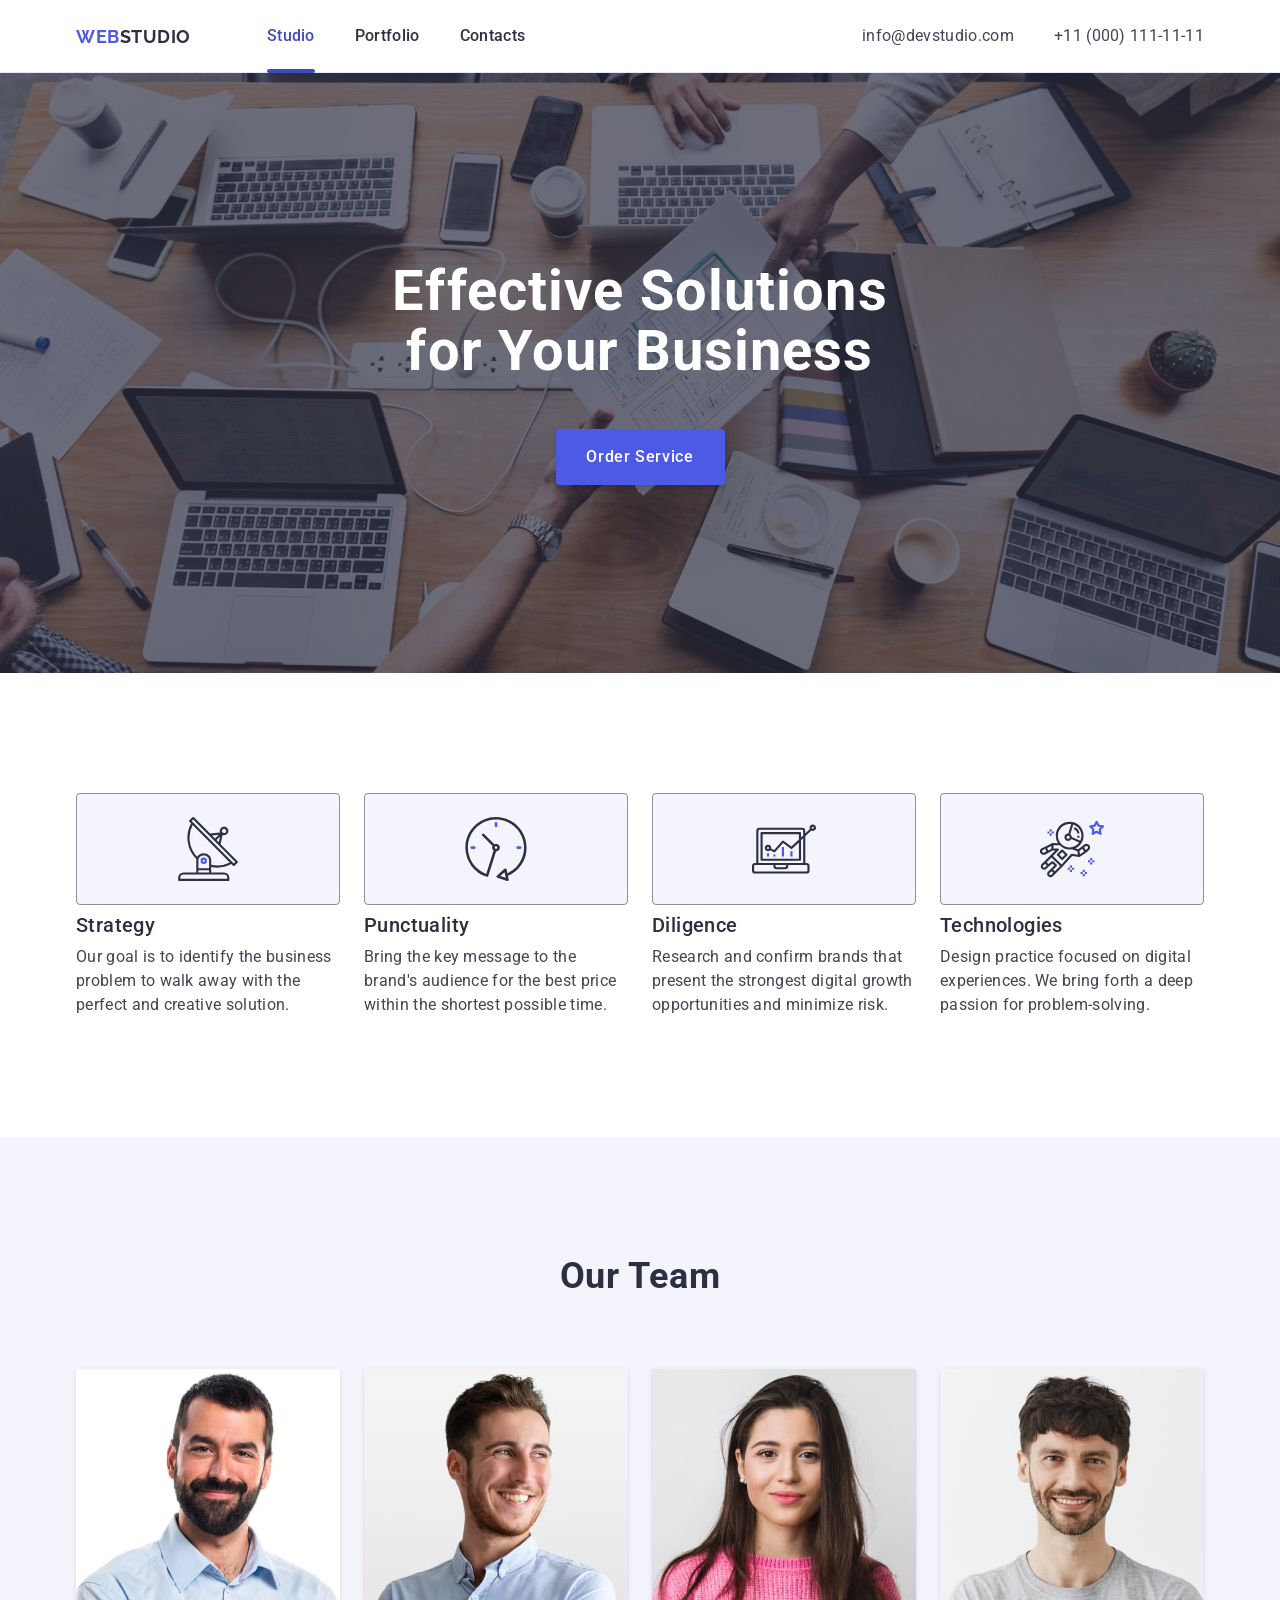
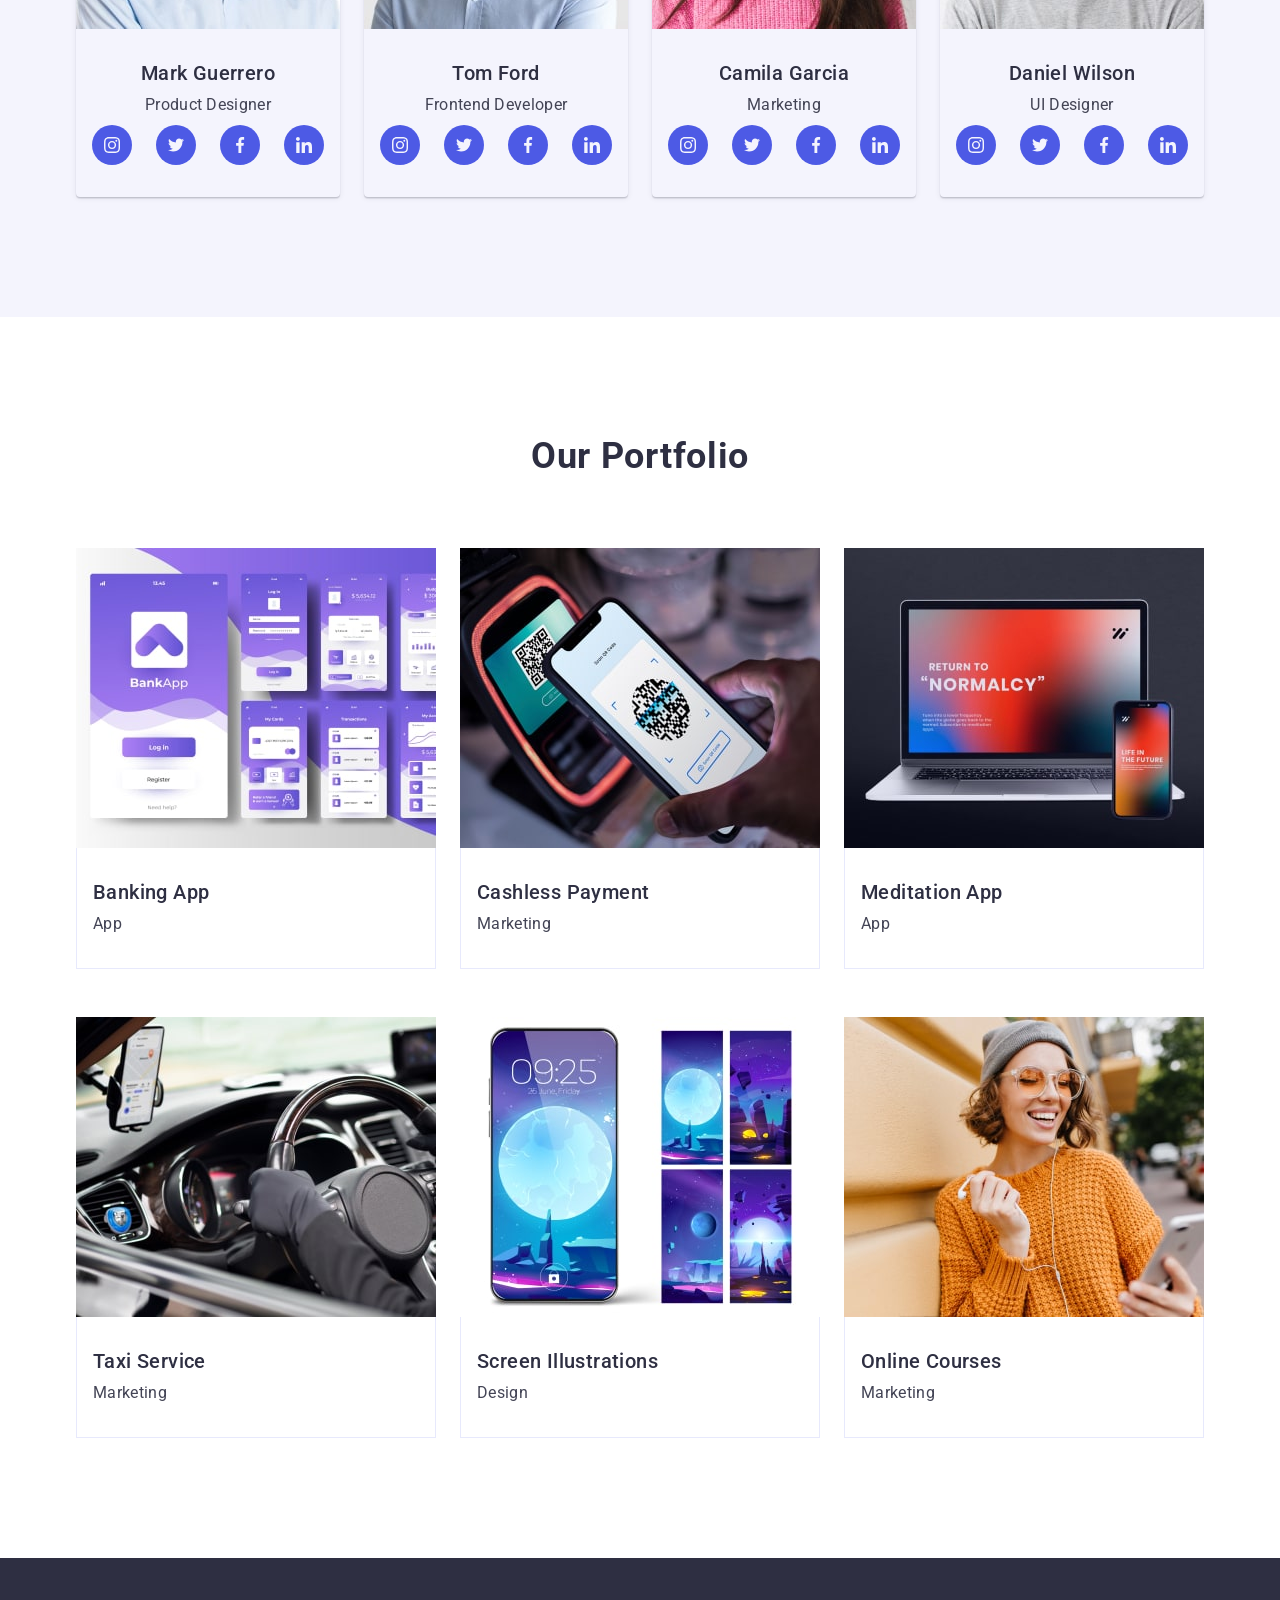
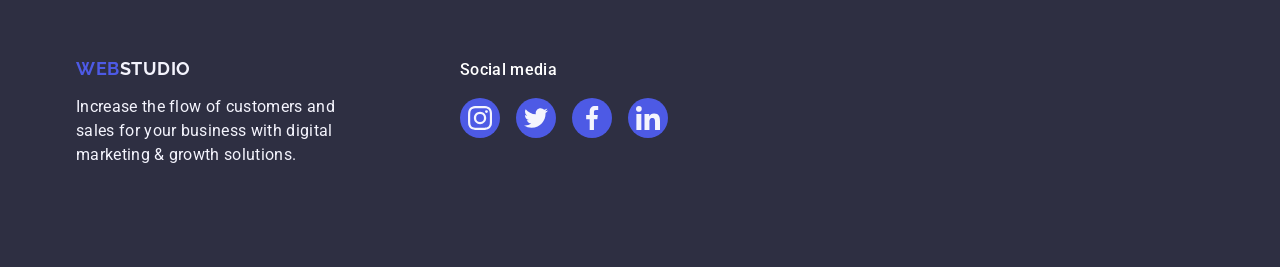
==== commit 580c15df: "fix footer hero" ====
--- a/index.html
+++ b/index.html
@@ -462,33 +462,33 @@
         </div>
 
         <div class="footer-social">
-          <h3 class="footer-social-subtitle">Social media</h3>
+          <p class="footer-social-subtitle">Social media</p>
 
           <ul class="social-list footer-social-list">
             <li class="team-social-item">
               <a href="" class="social-link footer-social-link" target="_blank">
-                <svg class="team-social-icon" width="16" height="16">
+                <svg class="team-social-icon" width="24" height="24">
                   <use href="./images/icons.svg#icon-instagram"></use>
                 </svg>
               </a>
             </li>
             <li class="team-social-item">
               <a href="" class="social-link footer-social-link" target="_blank">
-                <svg class="team-social-icon" width="16" height="16">
+                <svg class="team-social-icon" width="24" height="24">
                   <use href="./images/icons.svg#icon-twitter"></use>
                 </svg>
               </a>
             </li>
             <li class="team-social-item">
               <a href="" class="social-link footer-social-link" target="_blank">
-                <svg class="team-social-icon" width="16" height="16">
+                <svg class="team-social-icon" width="24" height="24">
                   <use href="./images/icons.svg#icon-facebook"></use>
                 </svg>
               </a>
             </li>
             <li class="team-social-item">
               <a href="" class="social-link footer-social-link" target="_blank">
-                <svg class="team-social-icon" width="16" height="16">
+                <svg class="team-social-icon" width="24" height="24">
                   <use href="./images/icons.svg#icon-linkedin"></use>
                 </svg>
               </a>
--- a/css/style.css
+++ b/css/style.css
@@ -142,11 +142,12 @@
   padding: 188px 0;
   background-image: linear-gradient(
       rgba(46, 47, 66, 0.7),
-      rgba(46, 47, 66, 0.7),
       rgba(46, 47, 66, 0.7)
     ),
     url(../images/people-office.jpg);
   background-repeat: no-repeat;
+  background-size: cover;
+  background-position: center;
   max-width: 1440px;
   margin: 0 auto;
 }
@@ -250,7 +251,7 @@
 }
 
 .team-contant {
-  padding: 32px 16px;
+  padding: 32px 0;
 }
 
 .team-subtitle {
@@ -273,6 +274,7 @@
 .social-list {
   display: flex;
   align-items: center;
+  justify-content: center;
 }
 
 .team-social-list {
@@ -293,6 +295,10 @@
 .social-link:hover,
 .social-link:focus {
   background-color: var(--accent-color);
+}
+
+.team-social-icon {
+  fill: #f4f4fd;
 }
 
 /***-----PORTFOLIO------*/
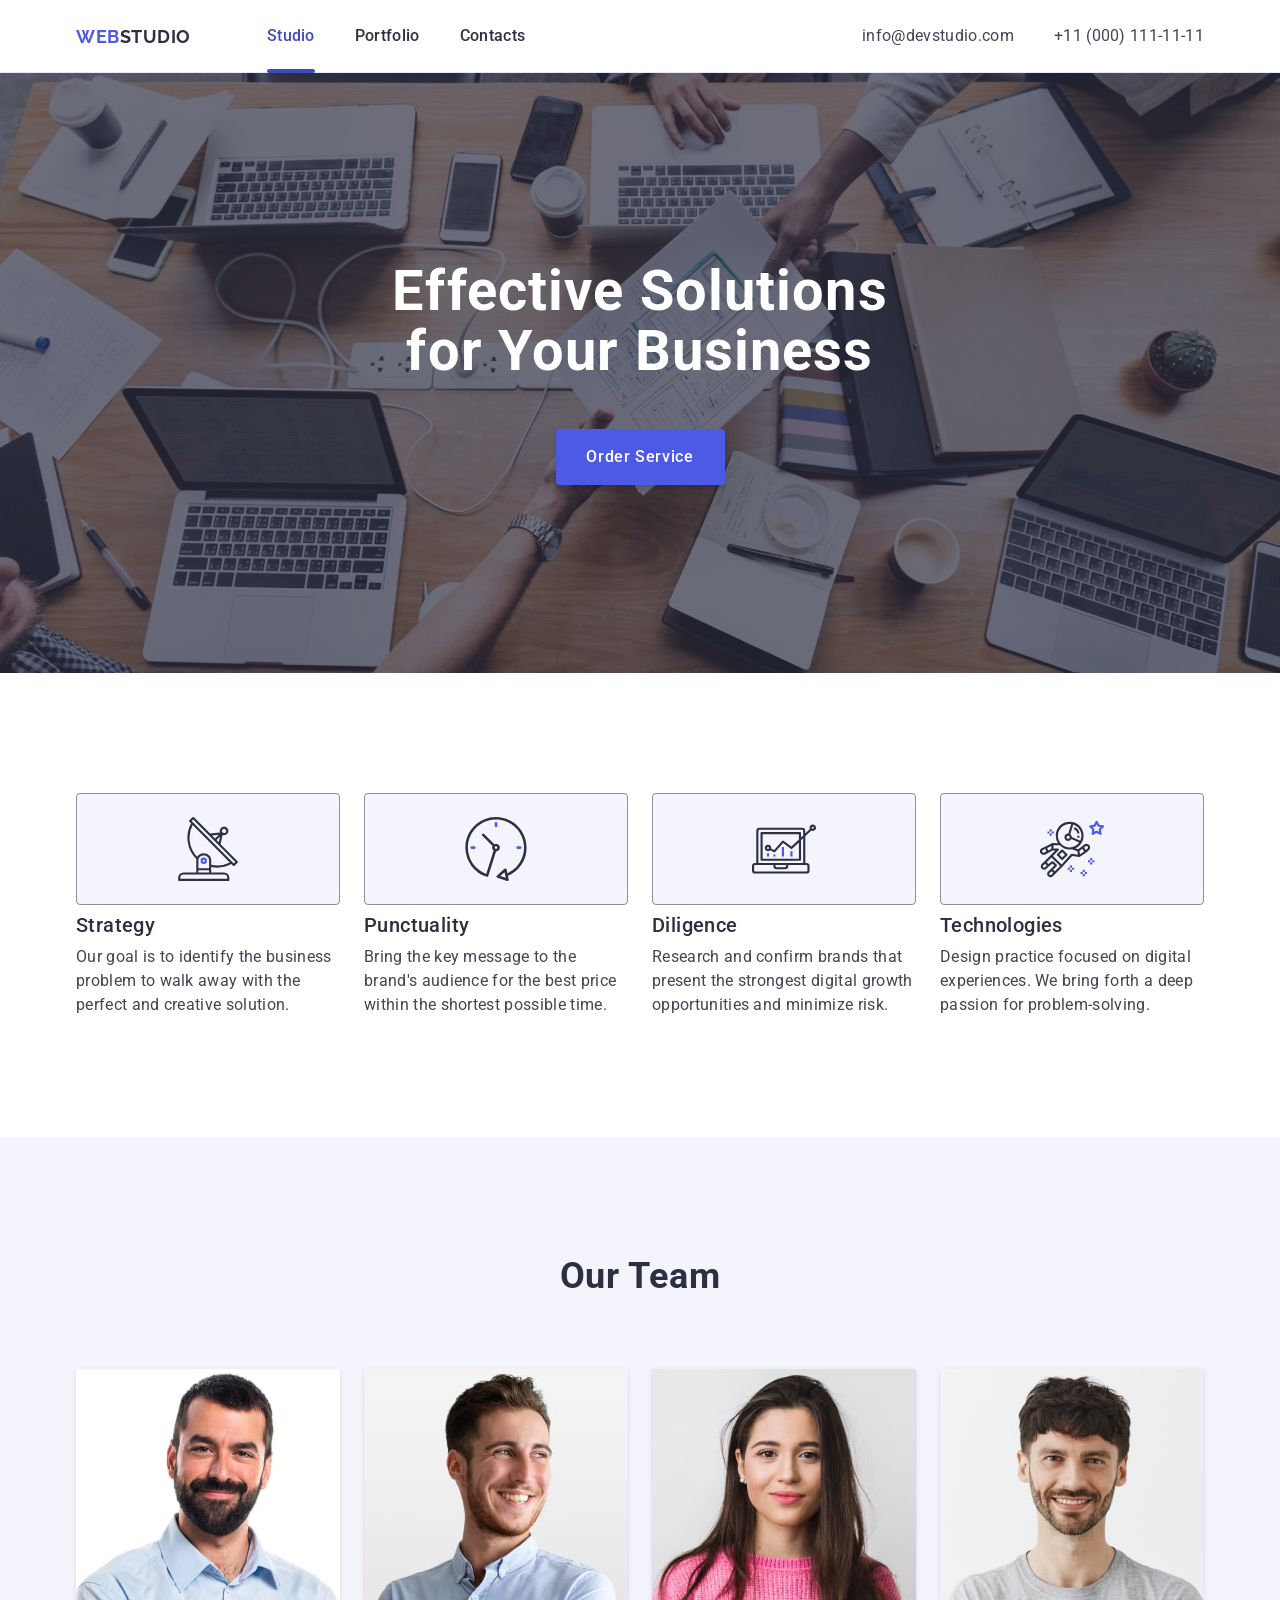
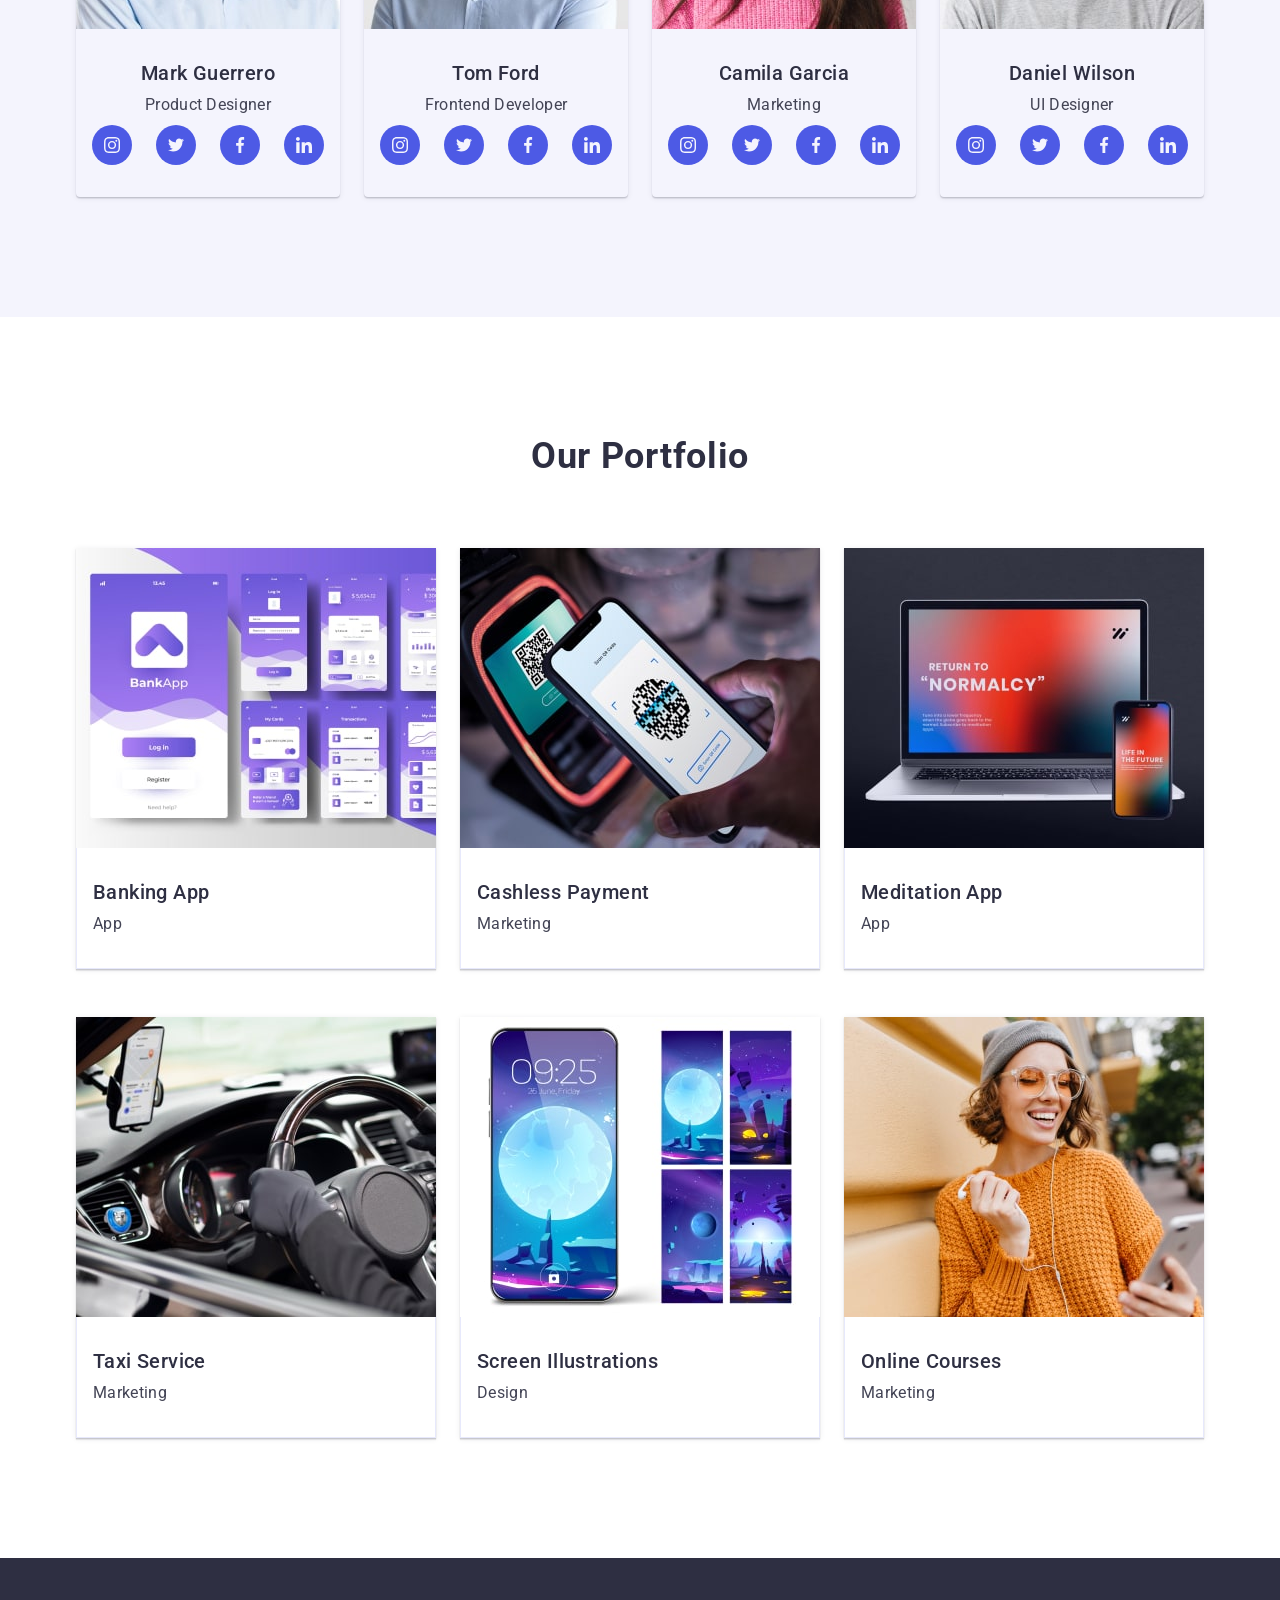
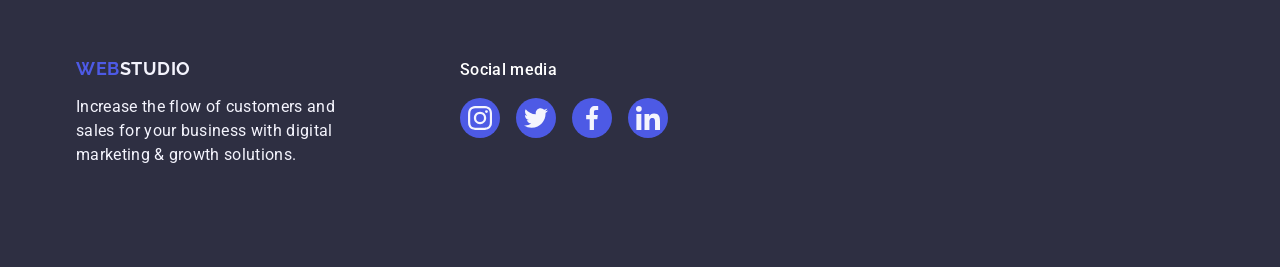
==== commit b85c9fa8: "add visually-hidden" ====
--- a/index.html
+++ b/index.html
@@ -28,11 +28,7 @@
           >
           <ul class="navigation-list menu-list">
             <li class="navigation-item">
-              <a
-                href="./index.html"
-                class="navigation-link current-navigation-link"
-                >Studio</a
-              >
+              <a href="./index.html" class="navigation-link current">Studio</a>
             </li>
             <li class="navigation-item">
               <a href="" class="navigation-link">Portfolio</a>
@@ -72,6 +68,9 @@
 
       <section class="section advantages-section">
         <div class="container">
+
+          <h2 class="visually-hidden">Title<h2></h2>
+          
           <ul class="advantages-list">
             <li class="advantages-item">
               <div class="advantages-icon-contant">
@@ -307,141 +306,123 @@
 
           <ul class="portfolio-list">
             <li class="portfolio-item">
-              <div class="portfolio-wrap">
-                <div class="portfolio-cover-contant">
-                  <img
-                    src="./images/banking.jpg"
-                    alt="banking"
-                    class="portfolio-img"
-                    width="360"
-                  />
-                  <div class="portfolio-cover">
-                    <p class="portfolio-cover-text">
-                      14 Stylish and User-Friendly App Design Concepts · Task
-                      Manager App · Calorie Tracker App · Exotic Fruit Ecommerce
-                      App · Cloud Storage App
-                    </p>
-                  </div>
-                </div>
-                <div class="potfolio-content">
-                  <h3 class="portfolio-subtitle">Banking App</h3>
-                  <p class="portfolio-text">App</p>
-                </div>
-              </div>
-            </li>
-            <li class="portfolio-item">
-              <div class="portfolio-wrap">
-                <div class="portfolio-cover-contant">
-                  <img
-                    src="./images/cashless.jpg"
-                    alt="cashless"
-                    class="portfolio-img"
-                    width="360"
-                  />
-                  <div class="portfolio-cover">
-                    <p class="portfolio-cover-text">
-                      14 Stylish and User-Friendly App Design Concepts · Task
-                      Manager App · Calorie Tracker App · Exotic Fruit Ecommerce
-                      App · Cloud Storage App
-                    </p>
-                  </div>
-                </div>
-                <div class="potfolio-content">
-                  <h3 class="portfolio-subtitle">Cashless Payment</h3>
-                  <p class="portfolio-text">Marketing</p>
-                </div>
-              </div>
-            </li>
-            <li class="portfolio-item">
-              <div class="portfolio-wrap">
-                <div class="portfolio-cover-contant">
-                  <img
-                    src="./images/meditation.jpg"
-                    alt="meditation"
-                    class="portfolio-img"
-                    width="360"
-                  />
-                  <div class="portfolio-cover">
-                    <p class="portfolio-cover-text">
-                      14 Stylish and User-Friendly App Design Concepts · Task
-                      Manager App · Calorie Tracker App · Exotic Fruit Ecommerce
-                      App · Cloud Storage App
-                    </p>
-                  </div>
-                </div>
-                <div class="potfolio-content">
-                  <h3 class="portfolio-subtitle">Meditation App</h3>
-                  <p class="portfolio-text">App</p>
-                </div>
-              </div>
-            </li>
-            <li class="portfolio-item">
-              <div class="portfolio-wrap">
-                <div class="portfolio-cover-contant">
-                  <img
-                    src="./images/taxi.jpg"
-                    alt="taxi"
-                    class="portfolio-img"
-                    width="360"
-                  />
-                  <div class="portfolio-cover">
-                    <p class="portfolio-cover-text">
-                      14 Stylish and User-Friendly App Design Concepts · Task
-                      Manager App · Calorie Tracker App · Exotic Fruit Ecommerce
-                      App · Cloud Storage App
-                    </p>
-                  </div>
-                </div>
-                <div class="potfolio-content">
-                  <h3 class="portfolio-subtitle">Taxi Service</h3>
-                  <p class="portfolio-text">Marketing</p>
-                </div>
-              </div>
-            </li>
-            <li class="portfolio-item">
-              <div class="portfolio-wrap">
-                <div class="portfolio-cover-contant">
-                  <img
-                    src="./images/screen.jpg"
-                    alt="screen"
-                    class="portfolio-img"
-                    width="360"
-                  />
-                  <div class="portfolio-cover">
-                    <p class="portfolio-cover-text">
-                      14 Stylish and User-Friendly App Design Concepts · Task
-                      Manager App · Calorie Tracker App · Exotic Fruit Ecommerce
-                      App · Cloud Storage App
-                    </p>
-                  </div>
-                </div>
-                <div class="potfolio-content">
-                  <h3 class="portfolio-subtitle">Screen Illustrations</h3>
-                  <p class="portfolio-text">Design</p>
-                </div>
-              </div>
-            </li>
-            <li class="portfolio-item">
-              <div class="portfolio-wrap">
-                <div class="portfolio-cover-contant">
-                  <img
-                    src="./images/online.jpg"
-                    alt="online"
-                    class="portfolio-img"
-                    width="360"
-                  />
-                  <div class="portfolio-cover">
-                    <p class="portfolio-cover-text">
-                      14 Stylish and User-Friendly App Design Concepts · Task
-                      Manager App · Calorie Tracker App · Exotic Fruit Ecommerce
-                      App · Cloud Storage App
-                    </p>
-                  </div>
-                </div>
-                <div class="potfolio-content">
-                  <h3 class="portfolio-subtitle">Online Courses</h3>
-                  <p class="portfolio-text">Marketing</p>
-                </div>
+              <div class="portfolio-cover-wrap">
+                <img
+                  src="./images/banking.jpg"
+                  alt="banking"
+                  class="portfolio-img"
+                  width="360"
+                />
+
+                <p class="portfolio-cover-text">
+                  14 Stylish and User-Friendly App Design Concepts · Task
+                  Manager App · Calorie Tracker App · Exotic Fruit Ecommerce App
+                  · Cloud Storage App
+                </p>
+              </div>
+              <div class="potfolio-content">
+                <h3 class="portfolio-subtitle">Banking App</h3>
+                <p class="portfolio-text">App</p>
+              </div>
+            </li>
+            <li class="portfolio-item">
+              <div class="portfolio-cover-wrap">
+                <img
+                  src="./images/cashless.jpg"
+                  alt="cashless"
+                  class="portfolio-img"
+                  width="360"
+                />
+
+                <p class="portfolio-cover-text">
+                  14 Stylish and User-Friendly App Design Concepts · Task
+                  Manager App · Calorie Tracker App · Exotic Fruit Ecommerce App
+                  · Cloud Storage App
+                </p>
+              </div>
+              <div class="potfolio-content">
+                <h3 class="portfolio-subtitle">Cashless Payment</h3>
+                <p class="portfolio-text">Marketing</p>
+              </div>
+            </li>
+            <li class="portfolio-item">
+              <div class="portfolio-cover-wrap">
+                <img
+                  src="./images/meditation.jpg"
+                  alt="meditation"
+                  class="portfolio-img"
+                  width="360"
+                />
+
+                <p class="portfolio-cover-text">
+                  14 Stylish and User-Friendly App Design Concepts · Task
+                  Manager App · Calorie Tracker App · Exotic Fruit Ecommerce App
+                  · Cloud Storage App
+                </p>
+              </div>
+              <div class="potfolio-content">
+                <h3 class="portfolio-subtitle">Meditation App</h3>
+                <p class="portfolio-text">App</p>
+              </div>
+            </li>
+            <li class="portfolio-item">
+              <div class="portfolio-cover-wrap">
+                <img
+                  src="./images/taxi.jpg"
+                  alt="taxi"
+                  class="portfolio-img"
+                  width="360"
+                />
+
+                <p class="portfolio-cover-text">
+                  14 Stylish and User-Friendly App Design Concepts · Task
+                  Manager App · Calorie Tracker App · Exotic Fruit Ecommerce App
+                  · Cloud Storage App
+                </p>
+              </div>
+              <div class="potfolio-content">
+                <h3 class="portfolio-subtitle">Taxi Service</h3>
+                <p class="portfolio-text">Marketing</p>
+              </div>
+            </li>
+            <li class="portfolio-item">
+              <div class="portfolio-cover-wrap">
+                <img
+                  src="./images/screen.jpg"
+                  alt="screen"
+                  class="portfolio-img"
+                  width="360"
+                />
+
+                <p class="portfolio-cover-text">
+                  14 Stylish and User-Friendly App Design Concepts · Task
+                  Manager App · Calorie Tracker App · Exotic Fruit Ecommerce App
+                  · Cloud Storage App
+                </p>
+              </div>
+              <div class="potfolio-content">
+                <h3 class="portfolio-subtitle">Screen Illustrations</h3>
+                <p class="portfolio-text">Design</p>
+              </div>
+            </li>
+            <li class="portfolio-item">
+              <div class="portfolio-cover-wrap">
+                <img
+                  src="./images/online.jpg"
+                  alt="online"
+                  class="portfolio-img"
+                  width="360"
+                />
+
+                <p class="portfolio-cover-text">
+                  14 Stylish and User-Friendly App Design Concepts · Task
+                  Manager App · Calorie Tracker App · Exotic Fruit Ecommerce App
+                  · Cloud Storage App
+                </p>
+              </div>
+              <div class="potfolio-content">
+                <h3 class="portfolio-subtitle">Online Courses</h3>
+                <p class="portfolio-text">Marketing</p>
               </div>
             </li>
           </ul>
--- a/css/style.css
+++ b/css/style.css
@@ -85,25 +85,21 @@
   margin-right: 76px;
 }
 
-.navigation-item {
+.navigation-link {
   position: relative;
 }
 
-.current-navigation-link::after {
+.navigation-link.current::after {
   position: absolute;
   left: 0;
   bottom: -1px;
   content: "";
   border-radius: 2px;
-  width: 48px;
+  width: 100%;
   height: 4px;
   background-color: var(--accent-color);
 }
 
-.navigation-item > .current-navigation-link {
-  color: var(--accent-color);
-}
-
 .navigation-link {
   display: block;
   font-weight: 500;
@@ -112,10 +108,6 @@
   color: #2e2f42;
   padding: 24px 0;
   transition: color 250ms cubic-bezier(0.4, 0, 0.2, 1);
-}
-
-.navigation-link:is(:hover, :focus) {
-  color: var(--accent-color);
 }
 
 .address {
@@ -131,7 +123,9 @@
   transition: color 250ms cubic-bezier(0.4, 0, 0.2, 1);
 }
 
-.address-link:is(:hover, :focus) {
+.navigation-link:is(:hover, :focus),
+.address-link:is(:hover, :focus),
+.navigation-link.current {
   color: var(--accent-color);
 }
 
@@ -187,19 +181,31 @@
 
 /***-----ADVANTAGES------*/
 
+.visually-hidden {
+  position: absolute;
+  width: 1px;
+  height: 1px;
+  margin: -1px;
+  border: 0;
+  padding: 0;
+  white-space: nowrap;
+  clip-path: inset(100%);
+  clip: rect(0 0 0 0);
+  overflow: hidden;
+}
+
 .advantages-list {
   display: flex;
   gap: 24px;
 }
 
 .advantages-item {
-  flex-basis: calc((100% - 72px) / 4);
+  width: calc((100% - 72px) / 4);
 }
 
 .advantages-icon-contant {
   border: 1px solid #8e8f99;
   border-radius: 4px;
-  width: 264px;
   height: 112px;
   background-color: #f4f4fd;
   display: flex;
@@ -322,42 +328,28 @@
 
 .portfolio-item {
   width: calc((100% - 48px) / 3);
-}
-
-.portfolio-cover-contant {
+  box-shadow: 0 2px 1px 0 rgba(46, 47, 66, 0.08),
+    0 1px 1px 0 rgba(46, 47, 66, 0.16), 0 1px 6px 0 rgba(46, 47, 66, 0.08);
+  transition: box-shadow 250ms cubic-bezier(0.4, 0, 0.2, 1);
+}
+
+.portfolio-cover-wrap {
   position: relative;
   overflow: hidden;
 }
 
-.portfolio-cover {
-  width: 360px;
-  height: 300px;
+.portfolio-cover-text {
+  line-height: 1.5;
+  letter-spacing: 0.02em;
+  color: #f4f4fd;
+  width: 100%;
+  height: 100%;
   background-color: #4d5ae5;
   padding: 40px 32px;
   position: absolute;
   top: 0;
   transform: translateY(100%);
-  transition: transform 250ms cubic-bezier(0.4, 0, 0.2, 1),
-    box-shadow 250ms cubic-bezier(0.4, 0, 0.2, 1);
-}
-
-.portfolio-wrap:hover .portfolio-cover {
-  width: 100%;
-  height: 100%;
-  transform: translateY(0);
-  box-shadow: 0 2px 1px 0 rgba(46, 47, 66, 0.08),
-    0 1px 1px 0 rgba(46, 47, 66, 0.16), 0 1px 6px 0 rgba(46, 47, 66, 0.08);
-}
-
-.portfolio-wrap:hover .potfolio-content {
-  box-shadow: 0 2px 1px 0 rgba(46, 47, 66, 0.08),
-    0 1px 1px 0 rgba(46, 47, 66, 0.16), 0 1px 6px 0 rgba(46, 47, 66, 0.08);
-}
-
-.portfolio-cover-text {
-  line-height: 1.5;
-  letter-spacing: 0.02em;
-  color: #f4f4fd;
+  transition: transform 250ms cubic-bezier(0.4, 0, 0.2, 1);
 }
 
 .potfolio-content {
@@ -382,6 +374,19 @@
   letter-spacing: 0.02em;
 }
 
+.portfolio-item:hover > .portfolio-cover-wrap .portfolio-cover-text {
+  width: 100%;
+  height: 100%;
+  transform: translateY(0);
+  box-shadow: 0 2px 1px 0 rgba(46, 47, 66, 0.08),
+    0 1px 1px 0 rgba(46, 47, 66, 0.16), 0 1px 6px 0 rgba(46, 47, 66, 0.08);
+}
+
+.portfolio-item:hover .potfolio-content {
+  box-shadow: 0 2px 1px 0 rgba(46, 47, 66, 0.08),
+    0 1px 1px 0 rgba(46, 47, 66, 0.16), 0 1px 6px 0 rgba(46, 47, 66, 0.08);
+}
+
 /***-----FOOTER------*/
 
 .footer {
@@ -392,7 +397,10 @@
 .footer-container {
   display: flex;
   align-items: baseline;
-  gap: 120px;
+}
+
+.footer-logo-contant {
+  margin-right: 120px;
 }
 
 .footer-logo {
